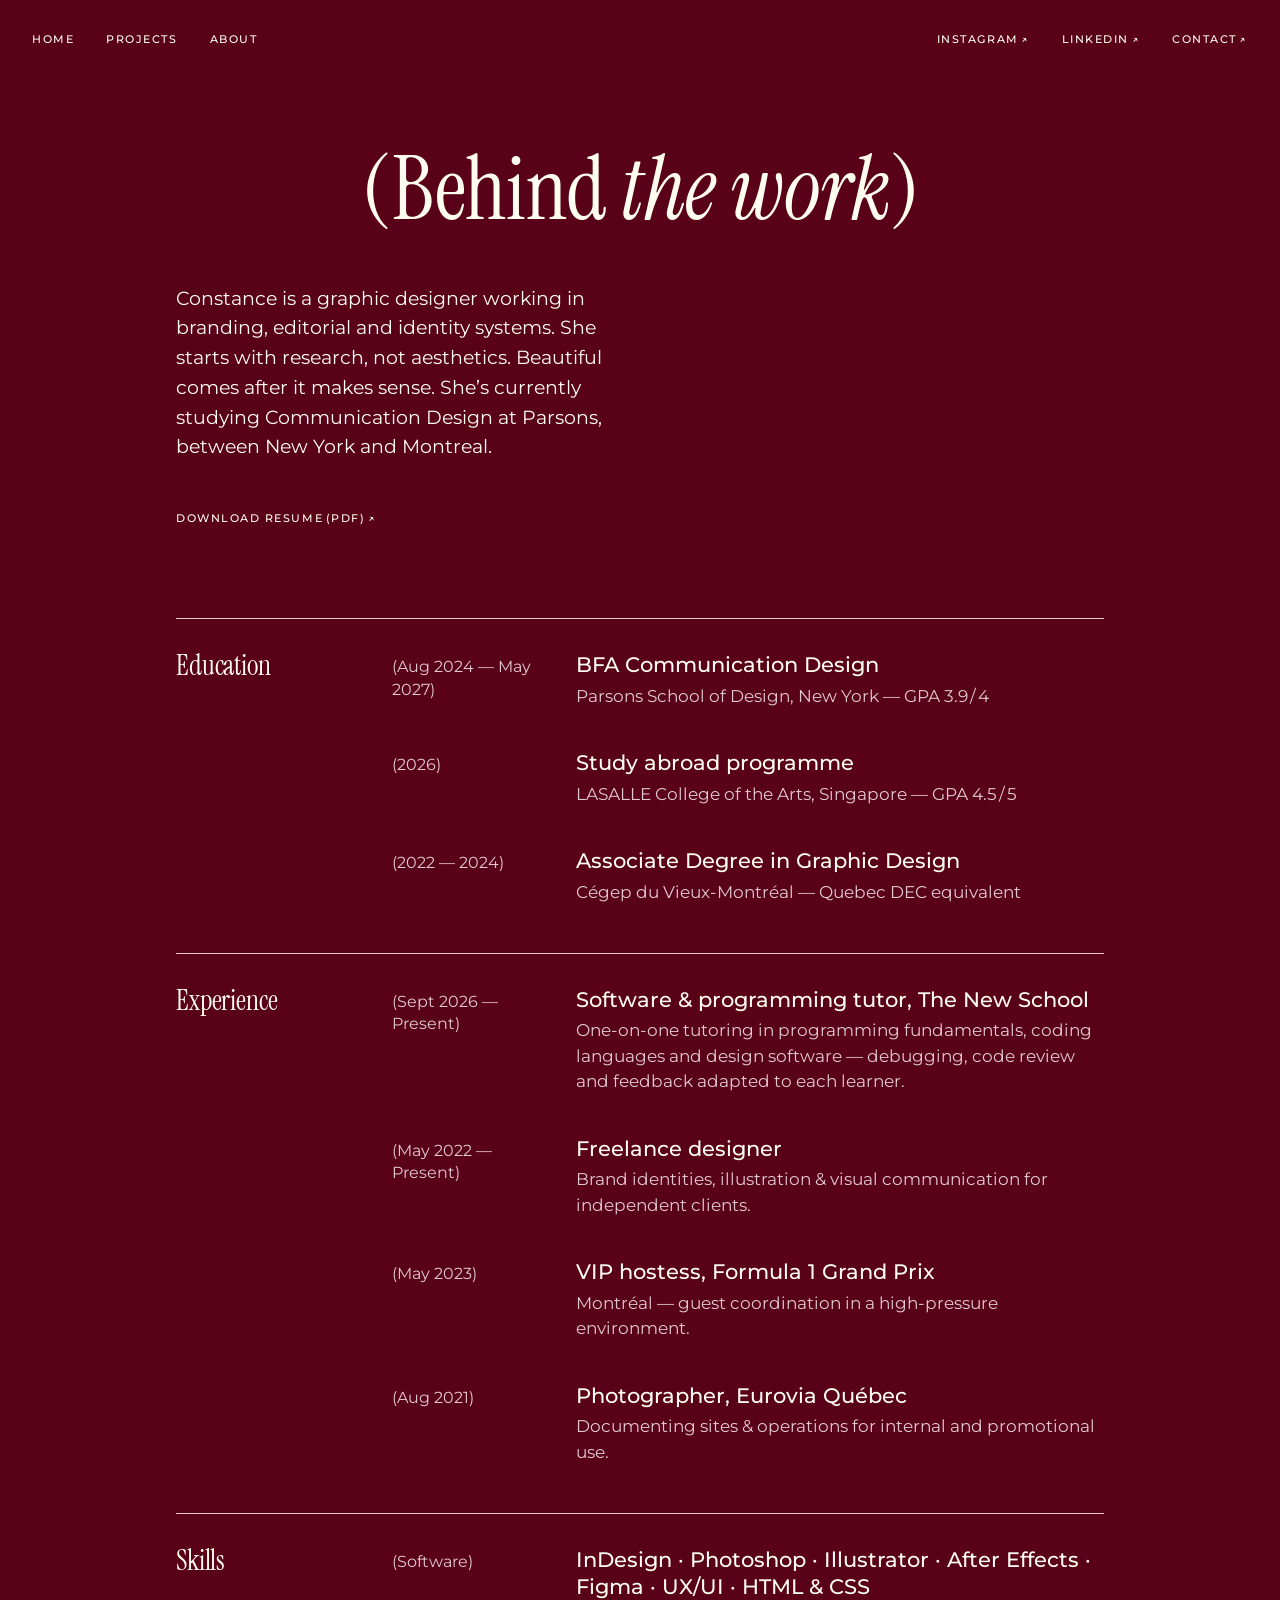
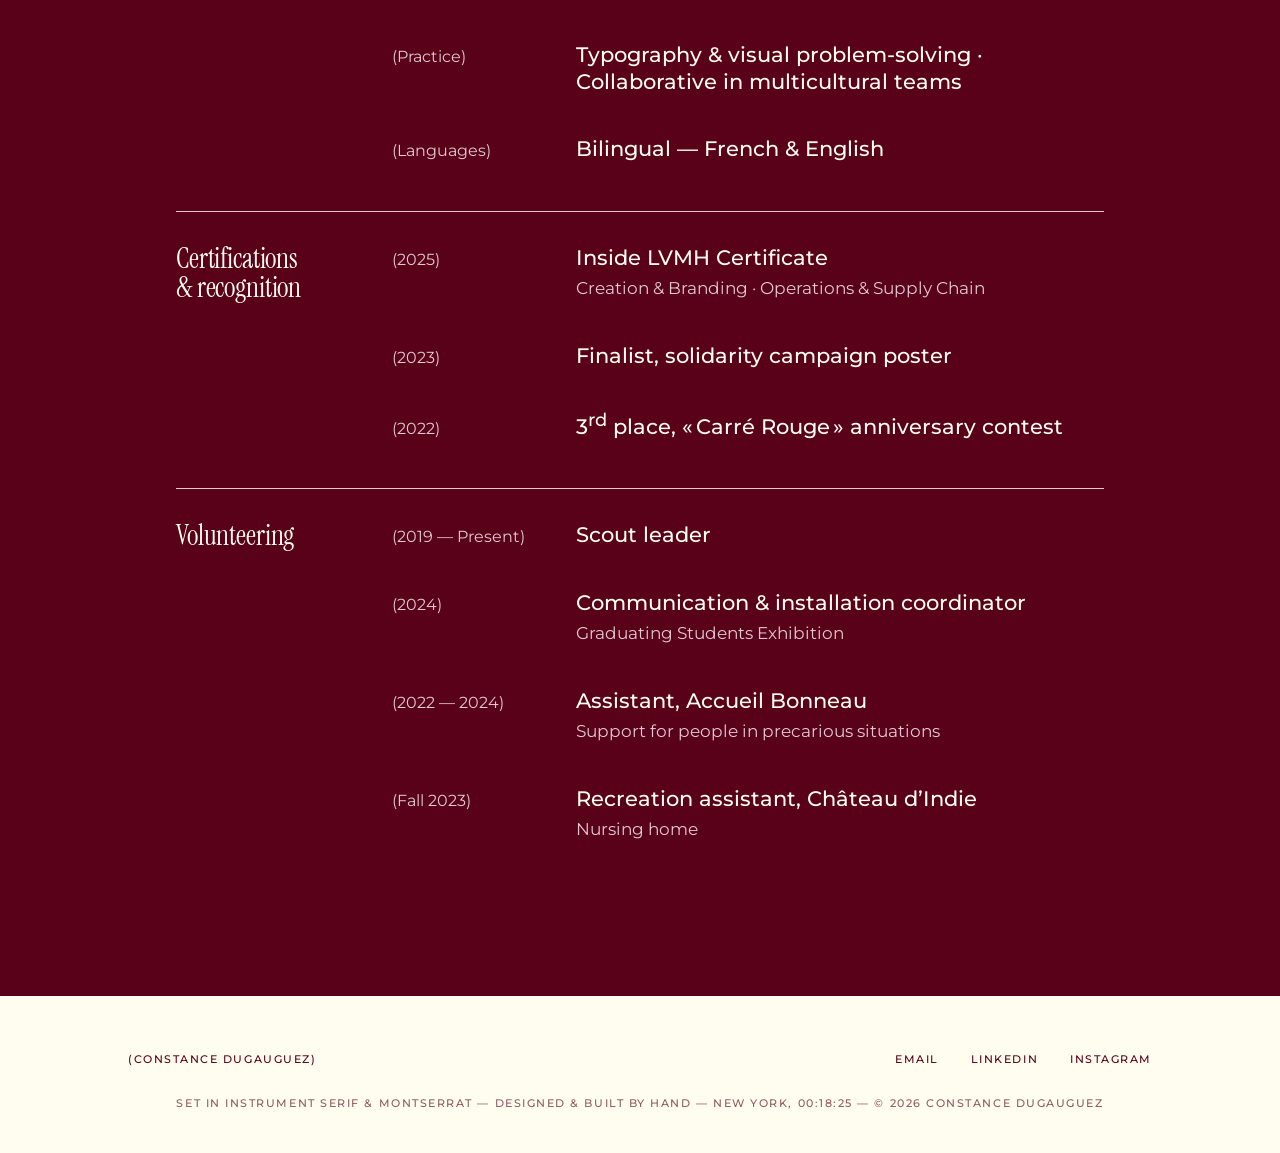
==== about.html @ 90be769e "contact sheet grid, no cropping Thumbnails go to 318px, three across, on an eight-position cycle: th" ====
<!DOCTYPE html>
<html lang="en">
<head>
  <meta charset="UTF-8">
  <meta name="viewport" content="width=device-width, initial-scale=1.0">

  <title>About · Constance Dugauguez — graphic designer &amp; art director</title>
  <meta name="description" content="Constance Dugauguez — graphic designer working across branding, editorial and identity systems, between New York and Montreal. Education, experience and skills.">

  <meta property="og:type" content="profile">
  <meta property="og:title" content="About · Constance Dugauguez">
  <meta property="og:description" content="Graphic designer working across branding, editorial and identity systems, between New York and Montreal.">

  <link rel="icon" type="image/svg+xml" href="data:image/svg+xml,%3Csvg%20xmlns%3D%27http%3A%2F%2Fwww.w3.org%2F2000%2Fsvg%27%20viewBox%3D%270%200%2064%2064%27%3E%3Crect%20width%3D%2764%27%20height%3D%2764%27%20fill%3D%27%23580119%27%2F%3E%3Ccircle%20cx%3D%2732%27%20cy%3D%2732%27%20r%3D%2715%27%20fill%3D%27%23FFFDEF%27%2F%3E%3C%2Fsvg%3E">

  <link rel="preconnect" href="https://fonts.googleapis.com">
  <link rel="preconnect" href="https://fonts.gstatic.com" crossorigin>
  <link rel="preload" as="style" href="https://fonts.googleapis.com/css2?family=Instrument+Serif:ital@0;1&family=Montserrat:wght@400;500&display=swap">
  <link rel="stylesheet" href="https://fonts.googleapis.com/css2?family=Instrument+Serif:ital@0;1&family=Montserrat:wght@400;500&display=swap">

  <link rel="stylesheet" href="styles.css?v=70">
  <script>document.documentElement.classList.add('js');</script>
</head>
<body class="page-about">
  <a class="skip-link" href="#main">Skip to content</a>

  <header class="site-head" id="top">
    <nav class="site-nav" aria-label="Main">
      <ul class="site-nav__group">
        <li><a class="link small-caps" href="index.html">Home</a></li>
        <li><a class="link small-caps" href="index.html#travaux">Projects</a></li>
        <li><a class="link small-caps" href="about.html" aria-current="page">About</a></li>
      </ul>

      <ul class="site-nav__group site-nav__group--end">
        <li><a class="link small-caps" href="https://www.instagram.com/virguledesign.studio/" rel="noopener">Instagram&thinsp;↗</a></li>
        <li><a class="link small-caps" href="https://www.linkedin.com/in/constance-dugauguez" rel="noopener">LinkedIn&thinsp;↗</a></li>
        <li><a class="link small-caps" href="mailto:constanced.design@gmail.com">Contact&thinsp;↗</a></li>
      </ul>
    </nav>
  </header>

  <main id="main">

    <section class="about-hero">
      <h1 class="about-hero__title"><span class="paren">(</span>Behind <span class="italic">the work</span><span class="paren">)</span></h1>
    </section>

    <section class="about-intro">
      <!--
        TODO Constance : dépose ton portrait dans images/portrait.jpg et
        décommente la figure ci-dessous. C’est le même fichier que pour
        le point de la page d’accueil — une seule photo à fournir.

      <figure class="about-portrait">
        <img src="images/portrait.jpg" alt="Constance Dugauguez" width="800" height="1000">
      </figure>
      -->

      <div class="about-bio" data-reveal style="--i:0">
        <p>Constance is a graphic designer working in branding, editorial and identity systems. She starts with research, not aesthetics. Beautiful comes after it makes sense. She’s currently studying Communication Design at Parsons, between New York and Montreal.</p>
      </div>

      <a class="link small-caps about-bio__resume" href="assets/Dugauguez-Constance-resume.pdf" download>Download resume&thinsp;(PDF)&thinsp;↗</a>
    </section>

    <section class="cv" aria-label="Curriculum vitae">

      <div class="cv-group" data-reveal style="--i:1">
        <h2 class="cv-group__label">Education</h2>
        <ul>
          <li class="cv-item">
            <p class="cv-item__when"><span class="paren">(</span>Aug 2024 — May 2027<span class="paren">)</span></p>
            <div>
              <p class="cv-item__what">BFA Communication Design</p>
              <p class="cv-item__where">Parsons School of Design, New York — GPA 3.9&thinsp;/&thinsp;4</p>
            </div>
          </li>
          <li class="cv-item">
            <p class="cv-item__when"><span class="paren">(</span>2026<span class="paren">)</span></p>
            <div>
              <p class="cv-item__what">Study abroad programme</p>
              <p class="cv-item__where">LASALLE College of the Arts, Singapore — GPA 4.5&thinsp;/&thinsp;5</p>
            </div>
          </li>
          <li class="cv-item">
            <p class="cv-item__when"><span class="paren">(</span>2022 — 2024<span class="paren">)</span></p>
            <div>
              <p class="cv-item__what">Associate Degree in Graphic Design</p>
              <p class="cv-item__where">Cégep du Vieux-Montréal — Quebec DEC equivalent</p>
            </div>
          </li>
        </ul>
      </div>

      <div class="cv-group" data-reveal style="--i:2">
        <h2 class="cv-group__label">Experience</h2>
        <ul>
          <li class="cv-item">
            <p class="cv-item__when"><span class="paren">(</span>Sept 2026 — Present<span class="paren">)</span></p>
            <div>
              <p class="cv-item__what">Software &amp; programming tutor, The New School</p>
              <p class="cv-item__where">One-on-one tutoring in programming fundamentals, coding languages and design software — debugging, code review and feedback adapted to each learner.</p>
            </div>
          </li>
          <li class="cv-item">
            <p class="cv-item__when"><span class="paren">(</span>May 2022 — Present<span class="paren">)</span></p>
            <div>
              <p class="cv-item__what">Freelance designer</p>
              <p class="cv-item__where">Brand identities, illustration &amp; visual communication for independent clients.</p>
            </div>
          </li>
          <li class="cv-item">
            <p class="cv-item__when"><span class="paren">(</span>May 2023<span class="paren">)</span></p>
            <div>
              <p class="cv-item__what">VIP hostess, Formula 1 Grand Prix</p>
              <p class="cv-item__where">Montréal — guest coordination in a high-pressure environment.</p>
            </div>
          </li>
          <li class="cv-item">
            <p class="cv-item__when"><span class="paren">(</span>Aug 2021<span class="paren">)</span></p>
            <div>
              <p class="cv-item__what">Photographer, Eurovia Québec</p>
              <p class="cv-item__where">Documenting sites &amp; operations for internal and promotional use.</p>
            </div>
          </li>
        </ul>
      </div>

      <div class="cv-group" data-reveal style="--i:3">
        <h2 class="cv-group__label">Skills</h2>
        <ul>
          <li class="cv-item">
            <p class="cv-item__when"><span class="paren">(</span>Software<span class="paren">)</span></p>
            <div>
              <p class="cv-item__what">InDesign · Photoshop · Illustrator · After Effects · Figma · UX/UI · HTML &amp; CSS</p>
            </div>
          </li>
          <li class="cv-item">
            <p class="cv-item__when"><span class="paren">(</span>Practice<span class="paren">)</span></p>
            <div>
              <p class="cv-item__what">Typography &amp; visual problem-solving · Collaborative in multicultural teams</p>
            </div>
          </li>
          <li class="cv-item">
            <p class="cv-item__when"><span class="paren">(</span>Languages<span class="paren">)</span></p>
            <div>
              <p class="cv-item__what">Bilingual — French &amp; English</p>
            </div>
          </li>
        </ul>
      </div>

      <div class="cv-group" data-reveal style="--i:4">
        <h2 class="cv-group__label">Certifications &amp; recognition</h2>
        <ul>
          <li class="cv-item">
            <p class="cv-item__when"><span class="paren">(</span>2025<span class="paren">)</span></p>
            <div>
              <p class="cv-item__what">Inside LVMH Certificate</p>
              <p class="cv-item__where">Creation &amp; Branding · Operations &amp; Supply Chain</p>
            </div>
          </li>
          <li class="cv-item">
            <p class="cv-item__when"><span class="paren">(</span>2023<span class="paren">)</span></p>
            <div>
              <p class="cv-item__what">Finalist, solidarity campaign poster</p>
            </div>
          </li>
          <li class="cv-item">
            <p class="cv-item__when"><span class="paren">(</span>2022<span class="paren">)</span></p>
            <div>
              <p class="cv-item__what">3<sup>rd</sup> place, «&thinsp;Carré Rouge&thinsp;» anniversary contest</p>
            </div>
          </li>
        </ul>
      </div>

      <div class="cv-group" data-reveal style="--i:5">
        <h2 class="cv-group__label">Volunteering</h2>
        <ul>
          <li class="cv-item">
            <p class="cv-item__when"><span class="paren">(</span>2019 — Present<span class="paren">)</span></p>
            <div>
              <p class="cv-item__what">Scout leader</p>
            </div>
          </li>
          <li class="cv-item">
            <p class="cv-item__when"><span class="paren">(</span>2024<span class="paren">)</span></p>
            <div>
              <p class="cv-item__what">Communication &amp; installation coordinator</p>
              <p class="cv-item__where">Graduating Students Exhibition</p>
            </div>
          </li>
          <li class="cv-item">
            <p class="cv-item__when"><span class="paren">(</span>2022 — 2024<span class="paren">)</span></p>
            <div>
              <p class="cv-item__what">Assistant, Accueil Bonneau</p>
              <p class="cv-item__where">Support for people in precarious situations</p>
            </div>
          </li>
          <li class="cv-item">
            <p class="cv-item__when"><span class="paren">(</span>Fall 2023<span class="paren">)</span></p>
            <div>
              <p class="cv-item__what">Recreation assistant, Château d&rsquo;Indie</p>
              <p class="cv-item__where">Nursing home</p>
            </div>
          </li>
        </ul>
      </div>

    </section>

  </main>

  <footer class="site-footer">
    <div class="site-footer__row">
      <p class="small-caps"><a class="link site-footer__home" href="index.html#top"><span class="paren">(</span>Constance Dugauguez<span class="paren">)</span></a></p>
      <nav aria-label="Footer">
        <ul class="site-footer__links">
          <li><a class="link small-caps" href="mailto:constanced.design@gmail.com">Email</a></li>
          <li><a class="link small-caps" href="https://www.linkedin.com/in/constance-dugauguez" rel="noopener">LinkedIn</a></li>
          <li><a class="link small-caps" href="https://www.instagram.com/virguledesign.studio/" rel="noopener">Instagram</a></li>
        </ul>
      </nav>
    </div>

    <p class="small-caps site-footer__colophon">Set in Instrument Serif &amp; Montserrat — designed &amp; built by hand — New York, <span data-clock>--:--:--</span> — © 2026 Constance Dugauguez</p>
  </footer>

  <script src="main.js?v=16" defer></script>
</body>
</html>
---- styles.css ----
/* ═══════════════════════════════════════════════════════════════
   Constance Dugauguez — Portfolio
   Composé en Instrument Serif. Trois couleurs, rien d’autre.

   01 · Tokens
   02 · Reset & base
   03 · Typographie
   04 · Liens & focus
   05 · En-tête
   06 · Hero
   07 · Révélations (motion)
   08 · Impression
   ═══════════════════════════════════════════════════════════════ */

/* ── 01 · Tokens ────────────────────────────────────────────── */

:root {
  /* Ivoire chaud et bordeaux profond. Les deux mêmes rôles qu’avant
     (--ink sur --paper), donc tout le site bascule d’un coup.
     Contraste mesuré : 14,3:1 — très au-delà du AA exigé. */
  --ink:        #580119;   /* bordeaux profond, pour le texte */
  --paper:      #FFFDEF;   /* ivoire crème, le fond */
  --paper-soft: #F2E9DE;   /* l’ivoire teinté de 8 % de bordeaux */

  /* Sur le panneau bordeaux, le texte secondaire s’éteint par la
     couleur et non par l’opacité : une ivoire à 60 % d’opacité sur
     du bordeaux tombe sous le seuil de lisibilité. */
  --paper-dim:  #E2C9CF;   /* ivoire rosé, 8,9:1 sur --ink */
  --ink-dim:    #925964;   /* son symétrique : 5,4:1 sur --paper */

  /* Instrument Serif : une seule graisse, romaine et italique. La
     contrainte est l’intérêt — plus de gras ni de light à doser,
     le seul contraste qui reste est celui de l’italique, et il
     porte toute la voix. Montserrat tient les petits textes — la
     même que le CV, pour que les deux se lisent comme un seul jeu. */
  --font-serif: "Instrument Serif", Georgia, "Times New Roman", serif;
  --font-sans:  "Montserrat", -apple-system, "Helvetica Neue", Arial, sans-serif;

  /* Un seul token pour l’arrondi, et il vaut zéro. Un coin arrondi
     met un cadre autour de l’image — exactement ce qu’on vient
     d’enlever aux cartes. Repasse-le à 8px pour revenir en arrière.
     La seule forme ronde qui reste est le point du curseur, qui est
     un point : il garde son propre 999px, comme la pastille des
     filtres. */
  --radius: 0;

  --ease: cubic-bezier(0.16, 1, 0.3, 1);
  /* décélération douce : vitesse de départ raisonnable, arrivée
     posée — pour les mouvements longs, où --ease claque */
  --ease-soft: cubic-bezier(0.33, 1, 0.68, 1);
  --dur:  800ms;

  /* L’échelle était trouée : 5 et 7 manquaient, et toute déclaration
     qui les appelait était jetée en bloc par le navigateur — une
     gouttière écrite var(--space-5) valait zéro, sans rien signaler. */
  --space-1: 0.5rem;   /*   8px */
  --space-2: 1rem;     /*  16px */
  --space-3: 1.5rem;   /*  24px */
  --space-4: 2rem;     /*  32px */
  --space-5: 2.5rem;   /*  40px */
  --space-6: 3rem;     /*  48px */
  --space-7: 3.5rem;   /*  56px */
  --space-8: 4rem;     /*  64px */
  --section-pad: clamp(6rem, 12vw, 12rem);

  --measure: 34ch;
}

/* ── 02 · Reset & base ──────────────────────────────────────── */

*,
*::before,
*::after {
  box-sizing: border-box;
  margin: 0;
}

html {
  hanging-punctuation: first last;
  scroll-behavior: smooth;
}

/* le texte courant passe en sans, comme dans la référence : le
   serif est désormais réservé aux titres, où son contraste porte */
body {
  background: var(--paper);
  color: var(--ink);
  font-family: var(--font-sans);
  font-weight: 400;
  font-size: 1.0625rem;               /* 17px */
  line-height: 1.6;
  -webkit-font-smoothing: antialiased;
  overflow-x: clip;                   /* le nom déborde volontairement */
  min-height: 100svh;
}

img {
  display: block;
  max-width: 100%;
  height: auto;
  border-radius: var(--radius);
}

::selection {
  background: var(--ink);
  color: var(--paper);
}

/* ── 03 · Typographie ───────────────────────────────────────── */

/* Instrument Serif n’a qu’une graisse. Déclarer 300 n’allégerait
   rien — aucun navigateur ne synthétise un Light — alors on dit 400
   et le contraste se joue ailleurs : romain contre italique. */
h1, h2, h3 {
  font-family: var(--font-serif);
  font-weight: 400;
  letter-spacing: -0.005em;
  line-height: 1.04;
  text-wrap: balance;
}

/* l’italique comme seul accent disponible, et c’est volontaire */
.italic {
  font-family: var(--font-serif);
  font-style: italic;
  font-weight: 400;
}

/* le motif des parenthèses, en plus clair que le texte */
/* Pleine opacité : la parenthèse est un signe à part entière, pas
   une ponctuation qu’on s’excuse d’avoir mise. */
.paren {
  opacity: 1;
}

/* Grotesque neutre pour les petits textes : contrepoids au Fraunces,
   qui reste réservé aux titres et au corps de texte. */
.small-caps {
  font-family: var(--font-sans);
  font-size: 0.6875rem;               /* 11px */
  font-weight: 500;
  letter-spacing: 0.14em;
  text-transform: uppercase;
  font-feature-settings: "lnum";
}

/* ── 04 · Liens & focus ─────────────────────────────────────── */

a {
  color: inherit;
}

.link {
  text-decoration: none;
  background-image: linear-gradient(currentColor, currentColor);
  background-repeat: no-repeat;
  background-position: left calc(100% - 0.05em);
  background-size: 0% 1px;
  transition: background-size 600ms var(--ease);
  padding-bottom: 0.25em;
}

.link:hover {
  background-size: 100% 1px;
}

:focus-visible {
  outline: 2px solid var(--ink);
  outline-offset: 4px;
}

.skip-link {
  position: absolute;
  top: var(--space-2);
  left: var(--space-2);
  z-index: 10;
  padding: var(--space-1) var(--space-2);
  background: var(--ink);
  color: var(--paper);
  text-decoration: none;
  font-size: 0.8125rem;
  transform: translateY(-300%);
  transition: transform 300ms var(--ease);
}

.skip-link:focus {
  transform: translateY(0);
}

/* ── 05 · En-tête ───────────────────────────────────────────── */

.site-head {
  position: absolute;
  inset: 0 0 auto 0;
  z-index: 3;
  display: flex;
  justify-content: space-between;
  align-items: baseline;
  padding: var(--space-3) var(--space-4);
}

.site-head__links {
  display: flex;
  gap: var(--space-4);
  list-style: none;
  padding: 0;
}

/* — Navigation centrée, logo au milieu —
   trois colonnes égales : les deux groupes de liens poussent le
   logo pile au centre optique, quelle que soit leur longueur */
/* Deux groupes de liens tenant les deux bords, sur toutes les pages.
   Plus de nom au milieu : il est déjà dans le titre de l’onglet, le
   pied de page et le colophon. */
.site-nav {
  width: 100%;
  display: grid;
  grid-template-columns: auto auto;
  justify-content: space-between;
  align-items: center;
  gap: var(--space-4);
}

.site-nav__group {
  display: flex;
  gap: var(--space-4);
  list-style: none;
  margin: 0;
  padding: 0;
}

.site-nav__group--end {
  justify-content: flex-end;
}

/* la flèche reste collée à son mot : sinon elle tombe seule à la ligne */
.site-nav__group .link {
  white-space: nowrap;
}

@media (max-width: 44rem) {
  /* Deux colonnes figées forçaient les trois liens de droite à
     s’empiler l’un sous l’autre. En flex, le second groupe passe
     entier à la ligne suivante : deux rangées au lieu de quatre. */
  .site-nav {
    display: flex;
    flex-wrap: wrap;
    column-gap: var(--space-3);
    row-gap: var(--space-2);
  }

  .site-nav__group {
    flex-wrap: wrap;
    gap: var(--space-1) var(--space-3);
  }

  /* plus de bord droit à tenir : tout s’aligne sur la marge gauche */
  .site-nav__group--end {
    justify-content: flex-start;
  }
}

/* ── 06 · Hero ──────────────────────────────────────────────── */

.hero {
  position: relative;
  /* L’écran entier, désormais : la bande de travaux qui dépassait
     sous le pli servait à dire qu’il y avait une suite. Le rappel
     cliquable le dit mieux, le hero peut donc respirer en entier. */
  min-height: 100svh;
  display: flex;
  flex-direction: column;
  align-items: center;
  justify-content: center;
  text-align: center;
  padding: clamp(5rem, 11vh, 8rem) var(--space-4) clamp(2.5rem, 5vh, 3.5rem);
}

/* — Hero conversationnel —
   un corps bien plus modeste que l’ancien nom géant : ici c’est la
   phrase qui porte, pas la taille. */
/* 24ch et non 20 : Instrument Serif est plus étroite que Cormorant,
   et à 20ch le plus long des mots cyclés faisait passer le bloc de
   trois à quatre lignes — toute la phrase sautait à chaque mot. */
.hero__hello {
  max-width: 24ch;
  font-size: clamp(2.25rem, 6.5vw, 5.5rem);
  line-height: 1.12;
  text-wrap: balance;
}

/* Le curseur est un bloc en ligne : il ouvre donc une césure possible
   juste avant lui, et se retrouvait rejeté seul en début de ligne.
   On soude le mot et son curseur. */
[data-typewriter] {
  white-space: nowrap;
}

/* Curseur : une barre droite, posée sur la ligne de base et montant
   à hauteur de capitale. */
.typewriter-caret {
  display: inline-block;
  width: 0.05em;
  height: 0.72em;
  margin-left: 0.07em;
  vertical-align: -0.04em;
  background: currentColor;
  /* un fondu et non un `steps(1)` : le battement carré hachait la
     ligne, celui-ci respire au même rythme que la frappe */
  animation: caret-blink 1.4s var(--ease-soft) infinite;
}

@keyframes caret-blink {
  0%, 100% { opacity: 1; }
  50%      { opacity: 0; }
}

/* Le rappel est devenu l’action principale du hero : il descend vers
   le bas de l’écran — là où le regard va chercher la suite — et
   grossit assez pour se lire comme une invitation, pas comme une
   note de bas de page. */
.hero__sub {
  margin-top: clamp(var(--space-6), 13vh, 8.5rem);
  font-size: clamp(1.25rem, 2.4vw, 2rem);
  font-family: var(--font-serif);
  font-style: italic;
  font-weight: 400;
}

/* Cliquable sans rien autour : ni cadre, ni aplat, ni soulignement.
   Le point qui suit la souris grossit déjà sur tout lien ; il ne
   reste à faire qu’un signe, et ce sont les parenthèses qui le font
   — elles s’écartent, comme pour laisser passer. */
.hero__sub {
  display: inline-block;
  text-decoration: none;
}

.hero__sub .paren {
  display: inline-block;
  transition: transform 600ms var(--ease);
}

.hero__sub:hover .paren:first-child,
.hero__sub:focus-visible .paren:first-child {
  transform: translateX(-0.22em);
}

.hero__sub:hover .paren:last-child,
.hero__sub:focus-visible .paren:last-child {
  transform: translateX(0.22em);
}

/* Cette règle doit suivre le `padding` raccourci de `.hero` ci-dessus,
   sinon il la recouvre : à spécificité égale, c’est la dernière qui
   l’emporte. La nav tient sur deux rangées ici, le hero commence donc
   plus bas pour ne pas venir buter dans les liens. */
@media (max-width: 44rem) {
  .hero {
    padding-top: clamp(10rem, 21vh, 13rem);
  }
}

@media (prefers-reduced-motion: reduce) {
  .typewriter-caret { animation: none; }
}

.hero__eyebrow {
  /* pousse le bloc (nom + paragraphes) vers le bas de l’écran —
     valeur fixe plutôt qu’auto, car le nom occupe déjà presque
     tout l’espace vertical disponible sur la plupart des écrans */
  margin-top: clamp(2rem, 7vh, 5rem);
  margin-bottom: var(--space-3);
}

.hero__name-wrap {
  position: relative;
  width: 100%;
  display: grid;
  grid-template-columns: minmax(0, 1fr);
  justify-items: center;
}

.hero__name-wrap > h1 {
  width: 100%;
  min-width: 0;
}

.hero__name {
  /* Cormorant est nettement plus large que Fraunces à corps égal
     (5,94 em pour « DUGAUGUEZ » contre ~5,5) : le facteur vw est
     recalculé pour que le nom tienne, décalage compris.
     Toujours borné par la hauteur pour que la flèche reste visible. */
  font-size: clamp(3rem, min(13vw, 24vh), 14rem);
  text-transform: uppercase;
  white-space: nowrap;                /* autorisé à saigner hors cadre */
  line-height: 0.86;
  display: grid;
  justify-items: center;              /* les lignes débordent symétriquement */
}

.hero__name .line {
  width: max-content;
}

/* Décalage éditorial, à la Regina Musi. Symétrique et franc : une
   ligne poussée à gauche, l’autre à droite d’une même valeur, pour
   que le décalage se lise comme un parti pris et non comme un
   défaut d’alignement. La marge décale de la moitié de sa valeur,
   d’où un écart total entre les deux lignes de --stagger. */
.hero__name {
  /* environ une lettre et demie d’écart entre les deux lignes */
  --stagger: 1em;
  /* le bloc entier recule d’un cheveu vers la gauche : le décalage
     et le bord droit étant liés, c’est le seul moyen de garder
     l’écart voulu sans que le « Z » ne touche la marginalia */
  transform: translateX(-1rem);
}

.hero__name .line:not(.line--shift) {
  margin-right: var(--stagger);
}

.hero__name .line--shift {
  margin-left: var(--stagger);
}

.hero__intro {
  width: 100%;
  display: grid;
  grid-template-columns: repeat(12, 1fr);
  gap: var(--space-3);
  /* davantage d’air sous le nom, pour que les deux blocs respirent */
  margin-top: clamp(4rem, 12vh, 7rem);
  font-size: 0.9375rem;               /* 15px */
}

.hero__intro p {
  max-width: 26ch;
  text-align: left;
  text-wrap: pretty;
}

.hero__intro p:first-child {
  grid-column: 1 / 5;
}

.hero__intro p:last-child {
  grid-column: 9 / 13;
  justify-self: end;
}





.marginalia {
  position: fixed;                    /* épinglée au bord, ne défile pas */
  top: 50%;
  right: var(--space-2);
  z-index: 4;
  writing-mode: vertical-rl;
  transform: translateY(-50%);
  font-size: 0.5625rem;
  pointer-events: none;
}

@media (max-width: 44rem) {
  .hero__intro p:first-child { grid-column: 1 / 8; }
  .hero__intro p:last-child  { grid-column: 5 / 13; }

  /* sur petit écran : pas de décalage, débord symétrique et discret —
     donc pas de compensation à droite non plus */
  .hero__name .line:not(.line--shift) { margin-right: 0; }
  .hero__name .line--shift { margin-left: 0; }
  .hero__name { transform: none; }

  .site-head { padding: var(--space-2) var(--space-2); }
}

/* ── 06b · Travaux sélectionnés (grille) ────────────────────── */

/* Le carrousel cachait les projets : il fallait cliquer une flèche
   pour savoir qu’il en restait. Une grille les montre tous d’un
   coup, et accepte d’en recevoir d’autres sans rien changer. */

/* Marge latérale resserrée et plafond relevé : la grille tient
   presque toute la largeur, comme dans la référence. Ce sont ces
   deux valeurs, et elles seules, qui décident de la taille des
   cartes — le reste de la section suit. */
/* Haut volontairement court : c’est ce qui fait que l’intitulé de la
   section affleure sous le pli du hero. Le bas garde sa respiration. */
.works {
  /* on ne tombe plus sur les cartes à la seconde où le hero finit :
     le défilement arrive sur un blanc, puis sur le titre */
  padding: clamp(var(--space-5), 9vh, 7rem)
           clamp(var(--space-2), 1.8vw, var(--space-5))
           var(--section-pad);
}

/* Aligné à gauche, sur la même largeur que la grille : le titre
   part du bord de la première image au lieu de flotter au centre
   au-dessus d’une composition qui, elle, est calée à gauche. */
.works__head {
  max-width: 84rem;
  margin: 0 auto clamp(var(--space-4), 3vw, var(--space-6));
  text-align: left;
}

/* Barre de filtres : une ligne de catégories sous le titre. Ce sont
   de vrais boutons — sans JS ils ne font rien, et la grille reste
   entière, ce qui est le bon état par défaut. */
.works__filters {
  display: flex;
  flex-wrap: wrap;
  gap: var(--space-1) clamp(var(--space-3), 2.5vw, var(--space-5));
  max-width: 84rem;
  margin: 0 auto clamp(var(--space-6), 5vw, var(--space-8));
}

.works__filter {
  display: inline-flex;
  align-items: center;
  gap: 0.6em;
  padding: 0;
  border: 0;
  background: none;
  color: var(--ink-dim);
  cursor: pointer;
  transition: color 400ms var(--ease);
}

.works__filter:hover,
.works__filter:focus-visible,
.works__filter[aria-pressed="true"] {
  color: var(--ink);
}

/* La pastille est toujours là, seulement transparente : la faire
   apparaître ne doit pas pousser le mot d’un demi-cadratin. */
.works__filter-dot {
  width: 0.4em;
  height: 0.4em;
  border-radius: 999px;
  background: currentColor;
  opacity: 0;
  transition: opacity 400ms var(--ease);
}

.works__filter[aria-pressed="true"] .works__filter-dot {
  opacity: 1;
}

.works__eyebrow {
  margin-bottom: var(--space-2);
}

.works__title {
  font-size: clamp(2.25rem, 4.5vw, 3.75rem);
}

/* Plus de carte : ni cadre, ni fond, ni pastille. Une carte posait
   une boîte autour de chaque projet et les forçait toutes à la même
   taille — cinq rectangles identiques, et un trou à la place du
   sixième. Ici les images sont posées à même la trame de douze
   colonnes, décalées les unes des autres ; sous chacune, une seule
   ligne : le nom à gauche, la catégorie à droite entre crochets.
   C'est le blanc qui sépare, plus le filet. */
.works__grid {
  display: grid;
  grid-template-columns: repeat(12, 1fr);
  column-gap: var(--space-3);
  /* gouttière verticale plus généreuse que l'horizontale : sans
     cadre, c'est elle seule qui dit où finit une rangée */
  row-gap: clamp(var(--space-7), 7vw, 6rem);
  /* même largeur de page que les pages projet : la grille d'accueil
     et celle d'un cas se superposent exactement */
  max-width: 84rem;
  margin: 0 auto;
  list-style: none;
  padding: 0;
}

.work {
  display: block;
}

/* Quatre positions qui se répètent, deux projets par rangée, jamais
   de la même largeur ni à la même hauteur. Le cinquième projet
   reprend la position 1, le sixième la position 2 : la composition
   se prolonge d'elle-même, sans rien à régler à la main. */
/* Huit positions, de trois colonnes chacune — un quart de la page,
   comme dans la référence. Les rangées sont alignées en haut : ce
   qui fait la composition, ce ne sont pas des décalages verticaux,
   ce sont les colonnes qu’on laisse vides et les hauteurs d’image
   qui diffèrent. Trois de front ; puis deux à gauche et une au bord
   droit ; puis deux au centre. Le cycle reprend à la neuvième. */
.work:nth-child(8n + 1) { grid-column: 1 / 4;   }
.work:nth-child(8n + 2) { grid-column: 4 / 7;   }
.work:nth-child(8n + 3) { grid-column: 7 / 10;  }
.work:nth-child(8n + 4) { grid-column: 1 / 4;   }
.work:nth-child(8n + 5) { grid-column: 4 / 7;   }
.work:nth-child(8n + 6) { grid-column: 10 / 13; }
.work:nth-child(8n + 7) { grid-column: 4 / 7;   }
.work:nth-child(8n + 8) { grid-column: 7 / 10;  }

/* :nth-child compte aussi les projets masqués par un filtre : dès
   qu’une catégorie est choisie, la composition se troue. Le script
   renumérote donc les projets restés visibles, et ces quatre règles
   reprennent la main sur celles du dessus — mêmes places, mais
   comptées sur ce qu’on voit. Sans JS, data-pos n’existe pas et
   :nth-child suffit. */
.work[data-pos="0"] { grid-column: 1 / 4;   }
.work[data-pos="1"] { grid-column: 4 / 7;   }
.work[data-pos="2"] { grid-column: 7 / 10;  }
.work[data-pos="3"] { grid-column: 1 / 4;   }
.work[data-pos="4"] { grid-column: 4 / 7;   }
.work[data-pos="5"] { grid-column: 10 / 13; }
.work[data-pos="6"] { grid-column: 4 / 7;   }
.work[data-pos="7"] { grid-column: 7 / 10;  }

/* .work porte display:block, qui l’emporterait sur l’attribut
   hidden — sans cette ligne, filtrer ne masquerait rien. */
.work[hidden] {
  display: none;
}

/* Le décalage de format fait le reste du travail : les deux grandes
   positions en paysage, les deux petites en carré. Deux formats
   suffisent — trois donneraient du désordre, pas du rythme. */
.work__link {
  display: block;
  text-decoration: none;
}

.work__figure {
  margin: 0;
  overflow: hidden;
  border-radius: var(--radius);
}

/* Aucun recadrage. Les vignettes de Constance sont des portraits
   4:5 ; les forcer en 4/3 leur coupait un tiers de la hauteur, et
   une image dont on ne voit qu’un morceau ne dit rien du projet.
   Toutes font la même largeur, chacune garde sa hauteur : c’est
   cette différence de hauteur qui fait la planche, pas une série
   de formats décidés à l’avance. */
.work__figure img {
  display: block;
  width: 100%;
  height: auto;
  transition: transform 900ms var(--ease);
}

.work__link:hover .work__figure img,
.work__link:focus-visible .work__figure img {
  transform: scale(1.02);
}

/* Une seule ligne sous l’image, et rien pour la tenir : le filet
   redessinait le bas d’un cadre sous chaque vignette, soit ce dont
   on venait de les débarrasser. C’est l’image au-dessus qui tient
   la légende, et le survol se joue sur le nom. */
.work__caption {
  display: flex;
  align-items: baseline;
  justify-content: space-between;
  gap: var(--space-1);
  margin-top: 0.6rem;
}

/* Le nom descend de 28 px à 15 px : dans une planche contact, c’est
   l’image qui porte le projet, la légende ne fait que la nommer —
   et la vignette ne fait plus que 318 px de large. */
.work__name {
  font-size: 0.9375rem;
  line-height: 1.25;
  text-wrap: pretty;
}

.work__link:hover .work__name,
.work__link:focus-visible .work__name {
  text-decoration: underline;
  text-underline-offset: 0.2em;
  text-decoration-thickness: 1px;
}

/* Crochets plutôt que pastille : une étiquette se lit, elle ne se
   clique pas. La pastille pleine reste au seul .btn de la page. */
.work__tag {
  flex: none;
  font-size: 0.625rem;
  color: var(--ink-dim);
  transition: color 600ms var(--ease);
}

.work__link:hover .work__tag,
.work__link:focus-visible .work__tag {
  color: var(--ink);
}

/* Sous 52 rem, deux colonnes décalées ne tiennent plus : un projet
   par rangée, pleine largeur, et plus aucun décalage vertical. */
@media (max-width: 52rem) {
  /* Deux de front plutôt qu’une seule pleine largeur : une planche
     contact reste une planche contact sur un téléphone. Les douze
     colonnes et les positions tombent ; les formats, eux, restent,
     et c’est ce qui empêche les deux colonnes de faire un tableau. */
  .works__grid {
    grid-template-columns: repeat(2, 1fr);
    column-gap: var(--space-2);
    row-gap: var(--space-6);
  }

  .work:nth-child(n),
  .work[data-pos] {
    grid-column: auto;
    margin-top: 0;
  }

  /* 160 px ne tiennent pas un nom et son étiquette côte à côte */
  .work__caption {
    flex-direction: column;
    gap: 0.15rem;
  }
}

.works__more {
  display: flex;
  justify-content: center;
  margin-top: clamp(var(--space-7), 7vw, 6rem);
}

/* La pastille a disparu avec les cartes, et l’arrondi des images
   avec elle : un bouton rond serait désormais la seule courbe de la
   page. Il prend donc le même angle que tout le reste, et son
   --radius, pour suivre le jour où le token rebougera. */
.btn {
  display: inline-block;
  padding: 0.9em 1.8em;
  border: 1px solid var(--ink);
  border-radius: var(--radius);
  background: var(--ink);
  color: var(--paper);
  font-family: var(--font-sans);
  font-size: 0.8125rem;
  font-weight: 500;
  letter-spacing: 0.14em;
  text-transform: uppercase;
  text-decoration: none;
  transition: background-color 600ms var(--ease), color 600ms var(--ease);
}

.btn:hover,
.btn:focus-visible {
  background: transparent;
  color: var(--ink);
}


/* ── 06c · Page About (curriculum) ──────────────────────────── */

/* La page entière s’inverse : bordeaux en fond, ivoire en texte.
   Le CV avait sa place dans une colonne de l’accueil, où il fallait
   tout rapetisser pour tenir — c’est précisément ce qui le rendait
   illisible. Une page à lui seul lui rend sa taille de lecture. */
.page-about {
  background: var(--ink);
  color: var(--paper);
}

.page-about ::selection {
  background: var(--paper);
  color: var(--ink);
}

.page-about :focus-visible {
  outline-color: var(--paper);
}

/* Sur la page About, tout est déjà bordeaux : c’est le pied de page
   qui s’inverse, en ivoire. Le contraste fait seul la séparation,
   sans filet — et l’inversion s’annule donc deux fois ici. */
.page-about .site-footer {
  background: var(--paper);
  color: var(--ink);
}

.page-about .site-footer ::selection {
  background: var(--ink);
  color: var(--paper);
}

.page-about .site-footer :focus-visible {
  outline-color: var(--ink);
}

.page-about .site-footer__colophon {
  color: var(--ink-dim);
}

/* — Titre — */

.about-hero {
  padding: clamp(7rem, 16vh, 11rem) var(--space-4) var(--space-6);
  text-align: center;
}

.about-hero__title {
  font-size: clamp(2.5rem, 7vw, 5.5rem);
}

/* — Portrait et biographie — */

.about-intro {
  display: grid;
  grid-template-columns: minmax(0, 1fr);
  align-items: start;
  gap: clamp(var(--space-4), 5vw, var(--space-6));
  max-width: 62rem;
  margin: 0 auto;
  /* la pleine --section-pad creusait un trou sous le bouton du
     résumé : le curriculum paraissait détaché de la biographie */
  padding: 0 var(--space-4) clamp(var(--space-7), 7vw, 5.5rem);
}

.about-portrait {
  margin: 0;
  overflow: hidden;
  border-radius: var(--radius);
  background: var(--paper-dim);
}

.about-portrait img {
  display: block;
  width: 100%;
  height: auto;
  aspect-ratio: 4 / 5;
  object-fit: cover;
}

/* Les deux paragraphes côte à côte : une seule colonne centrée dans
   une page large laissait des marges béantes. Chaque colonne porte
   sa propre justification, donc plus besoin de --measure. */
.about-bio {
  display: grid;
  grid-template-columns: repeat(2, minmax(0, 1fr));
  align-items: start;
  gap: clamp(var(--space-4), 4vw, var(--space-6));
  font-size: clamp(1.0625rem, 1.5vw, 1.3125rem);
  line-height: 1.55;
  text-wrap: pretty;
}

/* l’espacement vient de la gouttière, dans les deux dispositions */
.about-bio p {
  margin: 0;
}

/* -2 / -1, c’est-à-dire la dernière colonne quelle qu’elle soit :
   le lien s’aligne sur le texte, qu’il y ait un portrait ou non. */
.about-bio__resume {
  grid-column: -2 / -1;
  justify-self: start;
}

/* Dès qu’un portrait est fourni, il prend la colonne de gauche et
   le texte repasse sur une seule colonne à sa droite. */
.about-intro:has(.about-portrait) {
  grid-template-columns: minmax(0, 17rem) minmax(0, 1fr);
}

.about-intro:has(.about-portrait) .about-bio {
  grid-template-columns: minmax(0, 1fr);
  gap: var(--space-3);
}

/* — Le curriculum — */

.cv {
  max-width: 62rem;
  margin: 0 auto;
  padding: 0 var(--space-4) var(--section-pad);
}

/* Trois colonnes : rubrique, date, entrée. La date garde sa colonne
   à elle parce qu’un CV se parcourt par les dates — les fondre dans
   le texte ferait perdre ce repère. */
.cv-group {
  display: grid;
  grid-template-columns: minmax(0, 11rem) minmax(0, 1fr);
  gap: var(--space-5);
  border-top: 1px solid var(--paper-dim);
  padding-top: var(--space-4);
}

.cv-group + .cv-group {
  margin-top: var(--space-6);
}

/* L’intitulé de rubrique était un label de 14 px, au même corps que
   les dates : rien ne disait que c’était un titre. Il passe au
   sérif, au corps d’un vrai titre de section. */
/* L’intitulé suit sa rubrique pendant le défilement. Sans cela, sur
   une rubrique longue comme Experience, il disparaissait en haut et
   on ne savait plus ce qu’on lisait — c’est là que la colonne de
   gauche paraissait vide et la page illisible. */
.cv-group__label {
  position: sticky;
  top: var(--space-4);
  align-self: start;
  font-family: var(--font-serif);
  font-size: clamp(1.5rem, 2.2vw, 2rem);
  font-weight: 400;
  line-height: 1.05;
  letter-spacing: -0.005em;
  margin: 0;
}

.cv-group ul {
  list-style: none;
  margin: 0;
  padding: 0;
}

.cv-item {
  display: grid;
  grid-template-columns: minmax(0, 9.5rem) minmax(0, 1fr);
  gap: var(--space-1) var(--space-4);
  align-items: baseline;
}

.cv-item + .cv-item {
  margin-top: var(--space-5);
}

/* La date passe devant l’intitulé dans le flux pour que la lecture
   à la voix annonce « 2024 — 2027, BFA… » et non l’inverse ; à
   l’écran elle reste à gauche, alignée sur sa colonne. */
/* Trois corps nettement distincts — 21 / 17 / 16 px — là où il n’y
   avait que 18 / 16 / 14 : l’œil ne hiérarchisait plus rien. */
.cv-item__when {
  font-size: 1rem;
  line-height: 1.4;
  color: var(--paper-dim);
  margin: 0;
}

.cv-item__what {
  font-size: 1.3125rem;
  font-weight: 500;
  line-height: 1.3;
  margin: 0;
}

.cv-item__where {
  font-size: 1.0625rem;
  line-height: 1.5;
  color: var(--paper-dim);
  margin-top: 0.3em;
  max-width: 48ch;
}

@media (max-width: 52rem) {
  /* Deux colonnes de texte sous 832 px donneraient des lignes de
     trente signes : on empile, et la mesure redevient lisible. */
  .about-bio,
  .about-intro:has(.about-portrait) {
    grid-template-columns: minmax(0, 1fr);
    gap: var(--space-3);
  }

  .about-bio {
    max-width: 44ch;
  }
}

@media (max-width: 44rem) {
  /* Plus de colonnes : l’intitulé coiffe ses entrées, la date
     coiffe la sienne. Rien ne rétrécit pour tenir. */
  .cv-group,
  .cv-item {
    grid-template-columns: minmax(0, 1fr);
    gap: var(--space-2);
  }

  .cv-group {
    gap: var(--space-3);
  }

  /* collant sur une seule colonne, l’intitulé recouvrirait ses
     propres entrées */
  .cv-group__label {
    position: static;
  }
}

/* ── 06d · Colophon (pied de page) ──────────────────────────── */

/* Aplat bordeaux : le pied de page ferme le document par un bloc de
   couleur plutôt que par un filet. Plus de bordure — c’est le
   changement de fond qui fait la séparation. */
.site-footer {
  background: var(--ink);
  color: var(--paper);
  padding: var(--space-6) var(--space-4) var(--space-5);
  display: flex;
  flex-direction: column;
  align-items: center;
  gap: var(--space-3);
}

/* tout ce qui se repérait sur --ink doit s’inverser ici */
.site-footer ::selection {
  background: var(--paper);
  color: var(--ink);
}

.site-footer :focus-visible {
  outline-color: var(--paper);
}


.site-footer__row {
  width: 100%;
  max-width: 64rem;
  display: flex;
  flex-wrap: wrap;
  justify-content: space-between;
  align-items: baseline;
  gap: var(--space-3);
}

.site-footer__links {
  display: flex;
  gap: var(--space-4);
  list-style: none;
  padding: 0;
}

/* Le nom est le retour à l’accueil. Les parenthèses le signalent
   comme cliquable avant même le survol — c’est le seul lien du
   site qui n’a pas de flèche ni d’intitulé pour le dire. */
.site-footer__home {
  text-decoration: none;
}

/* par la couleur et non par l’opacité : une ivoire translucide sur
   du bordeaux tombe sous le seuil de lisibilité */
.site-footer__colophon {
  color: var(--paper-dim);
  text-align: center;
}

/* ── 06e · Lien retour à l’index ─────────────────────────────── */

.back-link {
  display: inline-block;
  margin: var(--space-6) var(--space-4) 0;
}

/* ── 09 · Pages projet ───────────────────────────────────────── */
/* Même grille 12 colonnes, même rythme que la page d’accueil —
   déclinés en gabarit éditorial pour chaque étude de cas. */

.project-grid {
  display: grid;
  grid-template-columns: repeat(12, 1fr);
  column-gap: var(--space-3);
  row-gap: var(--space-6);
  /* évite que le texte et les images ne s’étirent démesurément
     sur les très grands écrans */
  max-width: 84rem;
  margin-inline: auto;
}

.span-1-12 { grid-column: 1 / -1; }
.span-1-9  { grid-column: 1 / 10; }
.span-1-8  { grid-column: 1 / 9; }
.span-1-7  { grid-column: 1 / 8; }
.span-1-6  { grid-column: 1 / 7; }
.span-1-5  { grid-column: 1 / 6; }
.span-1-4  { grid-column: 1 / 5; }
.span-5-8  { grid-column: 5 / 9; }
.span-2-8  { grid-column: 2 / 9; }
.span-6-12 { grid-column: 6 / 13; }
.span-7-12 { grid-column: 7 / 13; }
.span-8-9  { grid-column: 8 / 10; }
.span-8-12 { grid-column: 8 / 13; }
.span-9-12 { grid-column: 9 / 13; }
.span-10-12 { grid-column: 10 / 13; }
.span-2-6  { grid-column: 2 / 7; }
.span-7-11 { grid-column: 7 / 12; }
.span-3-11 { grid-column: 3 / 12; }
.span-2-11 { grid-column: 2 / 12; }

@media (max-width: 44rem) {
  /* une liste nommée se périmait à chaque span ajouté — et un span
     oublié ici restait sur douze colonnes au téléphone, sans rien
     dire. Le sélecteur les attrape tous, y compris ceux à venir. */
  .project-grid > [class*="span-"] {
    grid-column: 1 / -1;
  }
}

/* — Hero de projet — */

.project-hero {
  padding: clamp(6rem, 13vh, 8.5rem) var(--space-4) clamp(2rem, 4vw, 3.5rem);
}

/* Le titre et son chapô forment un seul bloc. Séparés, ils tombaient
   dans deux rangées de grille distinctes : la première prenait la
   hauteur du bloc d’infos voisin, et le chapô se retrouvait rejeté
   deux cents pixels sous le titre qu’il accompagne. */
.project-hero__lead {
  align-self: start;
}

.project-hero__eyebrow {
  margin-bottom: var(--space-3);
}

.project-hero__title {
  font-size: clamp(2.5rem, 5vw, 4.5rem);
  line-height: 0.98;
  text-wrap: balance;
}

.project-hero__meta {
  align-self: start;
  display: flex;
  flex-direction: column;
  gap: var(--space-3);
}

/* Ces quatre lignes portent les faits du projet — année, nature,
   rôle, outils. À 11 et 16 px elles se lisaient comme une mention
   légale. */
.meta-item__label {
  display: block;
  margin-bottom: 0.45em;
  font-size: 0.8125rem;
  opacity: 0.7;
}

.meta-item__value {
  font-family: var(--font-serif);
  font-size: clamp(1rem, 1.05vw, 1.125rem);
  line-height: 1.3;
}

/* même correction que pour le corps de texte : 34ch étranglait le
   chapô dans une colonne deux fois plus large */
.project-hero__intro {
  margin-top: var(--space-3);
  font-size: clamp(1rem, 1.1vw, 1.125rem);
  line-height: 1.55;
  max-width: 52ch;
  text-align: left;
  text-wrap: pretty;
}

/* — Couverture — */
/* une image d’ouverture, pas une bannière : cadrée avec ses propres
   marges, jamais bord à bord — c’est un portfolio, pas un mur d’images */

.project-cover {
  max-width: 56rem;
  margin: 0 auto;
  padding: 0 var(--space-4);
}

.project-cover img {
  width: 100%;
  aspect-ratio: 16 / 9;
  max-height: 26rem;
  object-fit: cover;
}

.project-cover figcaption {
  margin-top: var(--space-1);
}

/* — Sections du cas (brief / process / results…) — */
/* Pas de filet horizontal entre les sections : le blanc du papier
   suffit à les distinguer, comme les chapitres d’un livre. Marge
   plus resserrée que --section-pad : ce padding s’additionne en
   haut ET en bas de chaque section, donc entre deux sections
   consécutives l’écart réel est déjà le double de cette valeur. */

/* Haut raccourci : la section 01 suivait le hero à sept rem de
   distance, en plus du bas du hero — le projet mettait un écran
   entier à commencer. */
.project-section {
  padding: clamp(2.5rem, 5vw, 4.5rem) var(--space-4);
}

.project-section:first-of-type {
  padding-top: clamp(1.5rem, 3vw, 2.5rem);
}

/* Un seul bloc de texte par projet, en haut de la page : ni numéro
   de section, ni « 01 · Le problème » — le cas se raconte d’un
   trait, puis les images prennent le relais sans qu’un titre
   vienne les annoncer. Trois chapitres de trois lignes chacun
   donnaient neuf blocs de ferraille éditoriale autour de très peu
   de texte. */
.project-section__text {
  display: flex;
  flex-direction: column;
}

/* 18 px pour un paragraphe isolé sur une page d’images, c’était la
   taille d’un chapô. À 16 px le texte redevient du texte — on le
   lit, on ne le subit pas. Et 68ch tient la colonne de huit unités
   sans couper les lignes trop court. */
.project-section__text p {
  font-size: 1rem;
  line-height: 1.7;
  max-width: 68ch;
}

.project-section__text p + p {
  margin-top: var(--space-4);
}

/* — Figures — */
/* toujours en retrait dans la grille (jamais bord à bord) : l’image
   illustre le texte, elle ne le remplace pas — l’un ne va pas sans
   l’autre. Plus grande seule, plus discrète à deux, pour que la
   grille respire sans jamais devenir un mur d’images. */

.media {
  align-self: start;
  overflow: hidden;
}

/* hauteur fixe plutôt qu’un simple plafond : deux photos source de
   proportions différentes, côte à côte, doivent quand même s’aligner
   pile sur la même ligne — un max-height seul laisse l’image la
   plus « carrée » plus courte que sa voisine */
.media img {
  width: 100%;
  height: 24rem;
  object-fit: cover;
}

/* seule dans sa section : elle peut prendre toute sa place */
.media--lg img {
  height: 32rem;
}

/* garde les proportions d’origine de la photo : aucun recadrage,
   l’image est montrée telle qu’elle a été cadrée à la prise de vue */
.media--natural img {
  height: auto;
}

/* plus étroite et plus haute : pour une image dont le cadrage
   serré coupe autrement une part importante du contenu — alignée
   à droite, sur le même bord que ses voisines plus larges */
.media--tall {
  align-self: flex-end;
  width: min(75%, 28rem);
}

.media--tall img {
  height: 30rem;
}

/* cadré carré plutôt qu’en bande — largeur plafonnée à la hauteur
   d’origine (24rem) pour que le carré ne soit qu’un réarrangement
   de la forme, jamais un agrandissement */
.media--square {
  width: 24rem;
  max-width: 100%;
}

.media--square img {
  height: auto;
  aspect-ratio: 1 / 1;
}

/* petite planche de quatre visuels, deux par deux, carrés — pour
   une section qui documente plusieurs images plutôt qu’une ou deux */
.media-grid {
  align-self: start;
  display: grid;
  grid-template-columns: repeat(2, 1fr);
  gap: var(--space-3);
}

.media-grid .media img {
  height: auto;
  aspect-ratio: 1 / 1;
}

/* paire d’images empilées, proches l’une de l’autre — dans son
   propre conteneur flex pour ne pas hériter de la hauteur de la
   colonne de texte voisine (sinon le second visuel se retrouve
   collé au bas du texte, loin du premier) */
.media-stack {
  align-self: start;
  display: flex;
  flex-direction: column;
  gap: var(--space-3);
}

/* dans une grille, align-self contrôle l’axe vertical ; dans ce
   conteneur flex (colonne), c’est l’axe horizontal — sans ce reset,
   chaque figure se réduirait à la largeur de son image plutôt que
   de remplir la pile */
.media-stack .media {
  align-self: stretch;
}

/* .media--tall doit garder son alignement à droite même empilée —
   sinon la règle ci-dessus (plus spécifique) l’emporterait */
.media-stack .media--tall {
  align-self: flex-end;
}

.media figcaption {
  margin-top: var(--space-1);
}

/* — Planches d’images — */
/* Une section sans texte : rien que des visuels posés sur la trame.
   Ailleurs, une hauteur fixe aligne l’image sur la colonne de texte
   voisine, au prix d’un recadrage. Ici il n’y a plus de voisine à
   rattraper, et ce qu’on montre, ce sont des planches, des écrans,
   des affiches : les rogner coupe le travail en deux. Donc rien
   n’est recadré — c’est la largeur de colonne qui donne l’échelle,
   et le décalage des hauteurs qui donne le rythme. Un carré reste
   possible, pour une photo, mais il remplit sa colonne. */
.project-plates .media img {
  height: auto;
}

.project-plates .media--square img {
  aspect-ratio: 1 / 1;
  object-fit: cover;
}

.project-plates .media--square {
  width: auto;
}

@media (max-width: 44rem) {
  .media img {
    height: 20rem;
  }

  .media--lg img {
    height: 22rem;
  }

  .media--tall {
    width: 100%;
  }

  .media--tall img {
    height: 24rem;
  }

  .media-grid {
    grid-template-columns: repeat(2, 1fr);
    gap: var(--space-2);
  }
}

/* — Navigation entre projets (fin de page) — */
/* Trois vignettes cliquables plutôt qu’un seul lien « projet
   suivant » : le lecteur voit où il va et choisit. */

.project-nav {
  padding: var(--section-pad) var(--space-4) clamp(4rem, 8vw, 7rem);
}

.project-nav__inner {
  max-width: 84rem;
  margin-inline: auto;
}

.project-nav__head {
  margin-bottom: var(--space-6);
  opacity: 0.7;
}

/* Index en texte seul : le nom du projet et son type, rien d’autre.
   Des vignettes ici répétaient les images de la page qu’on vient de
   lire, sans rien ajouter. */
.project-nav__list {
  list-style: none;
  margin: 0;
  padding: 0;
  border-top: 1px solid var(--paper-soft);
}

.project-nav__item {
  display: flex;
  flex-wrap: wrap;
  align-items: baseline;
  justify-content: space-between;
  gap: var(--space-2) var(--space-4);
  padding: clamp(var(--space-3), 2.5vw, var(--space-5)) 0;
  border-bottom: 1px solid var(--paper-soft);
  text-decoration: none;
  transition: padding-left 600ms var(--ease), border-color 600ms var(--ease);
}

.project-nav__item:hover,
.project-nav__item:focus-visible {
  /* la ligne se décale : le survol se voit sans rien colorer */
  padding-left: var(--space-3);
  border-color: var(--ink);
}

.project-nav__name {
  font-family: var(--font-serif);
  font-size: clamp(1.75rem, 3.5vw, 3rem);
  line-height: 1.05;
  letter-spacing: -0.005em;
}

.project-nav__label {
  color: var(--ink);
  opacity: 0.65;
  text-wrap: pretty;
}

@media (max-width: 44rem) {
  .project-nav__item {
    /* le type passe sous le nom plutôt que de le comprimer */
    flex-direction: column;
    align-items: flex-start;
  }
}

/* ── 06f · Curseur ──────────────────────────────────────────── */

/* La flèche système ne disparaît que lorsque le JS a posé son point
   et ajouté cette classe. Si le script ne tourne pas, le curseur
   d’origine reste : on ne laisse jamais la page sans pointeur. */
html.has-cursor,
html.has-cursor * {
  cursor: none;
}

.cursor {
  position: fixed;
  top: 0;
  left: 0;
  z-index: 9999;
  pointer-events: none;      /* le point ne doit rien intercepter */
  will-change: transform;
}

/* L’échelle vit sur l’enfant : le parent porte déjà la position, et
   une transformation ne peut pas servir deux maîtres. */
.cursor span {
  display: block;
  width: 0.6875rem;
  height: 0.6875rem;
  margin: -0.34375rem 0 0 -0.34375rem;
  border-radius: 999px;
  background: var(--ink);
  transition:
    transform 450ms var(--ease-soft),
    opacity 250ms linear,
    background-color 250ms linear;
}

/* sur un lien, le point s’ouvre et s’éclaircit : on voit à travers
   ce qu’on s’apprête à cliquer */
.cursor.is-link span {
  transform: scale(2.6);
  opacity: 0.4;
}

.cursor.is-down span {
  transform: scale(0.75);
}

.cursor.is-out span {
  opacity: 0;
}

/* Sur un aplat bordeaux, un point bordeaux n’existe pas. */
.cursor.is-inverted span,
.page-about .cursor span {
  background: var(--paper);
}

/* …et la page About inverse une fois de plus : son pied de page est
   ivoire, le point y redevient bordeaux. */
.page-about .cursor.is-inverted span {
  background: var(--ink);
}

/* ── 07 · Révélations (motion) ──────────────────────────────── */

.line {
  display: block;
  overflow: hidden;
}

.line-inner {
  display: block;
}

@media (prefers-reduced-motion: no-preference) {
  /* Le hero a son propre tempo, plus lent que les révélations au
     défilement — c’est la première chose qu’on voit du site, elle
     n’a pas à être expédiée.

     Et surtout sa propre courbe : --ease est quasi exponentielle,
     elle part à toute vitesse puis rampe. Sur 110 % de course en
     620 ms, ça se lisait comme un claquement suivi d’un traînage.
     --ease-soft démarre doucement et se pose. L’opacité accompagne
     la montée pour que le bord du masque ne tranche pas net. */
  html.js .line-inner {
    opacity: 0;
    transform: translateY(110%);
    transition:
      transform 1100ms var(--ease-soft),
      opacity 700ms var(--ease-soft);
    transition-delay: calc(var(--i, 0) * 110ms);
  }

  html.js.is-loaded .line-inner {
    opacity: 1;
    transform: translateY(0);
  }

  /* la ligne de rappel entre à la suite des deux lignes du titre,
     au même tempo qu’elles plutôt qu’à celui du défilement */
  html.js .hero__sub {
    opacity: 0;
    transform: translateY(0.75rem);
    transition:
      opacity 900ms var(--ease-soft) 620ms,
      transform 900ms var(--ease-soft) 620ms;
  }

  html.js.is-loaded .hero__sub {
    opacity: 1;
    transform: none;
  }

  html.js .hero__intro {
    opacity: 0;
    transition: opacity 700ms var(--ease-soft) 300ms;
  }

  html.js.is-loaded .hero__intro {
    opacity: 1;
  }

  html.js [data-reveal] {
    opacity: 0;
    transform: translateY(1.25rem);
    transition:
      opacity 520ms var(--ease),
      transform 520ms var(--ease);
    transition-delay: calc(var(--i, 0) * 45ms);
  }

  html.js [data-reveal].is-visible {
    opacity: 1;
    transform: none;
  }
}

@media (prefers-reduced-motion: reduce) {
  html {
    scroll-behavior: auto;
  }
}

/* ── 08 · Impression ────────────────────────────────────────── */

@media print {
  body {
    background: #fff;
    color: #000;
  }

  .marginalia,
  .skip-link,
  .site-footer__top {
    display: none;
  }
}
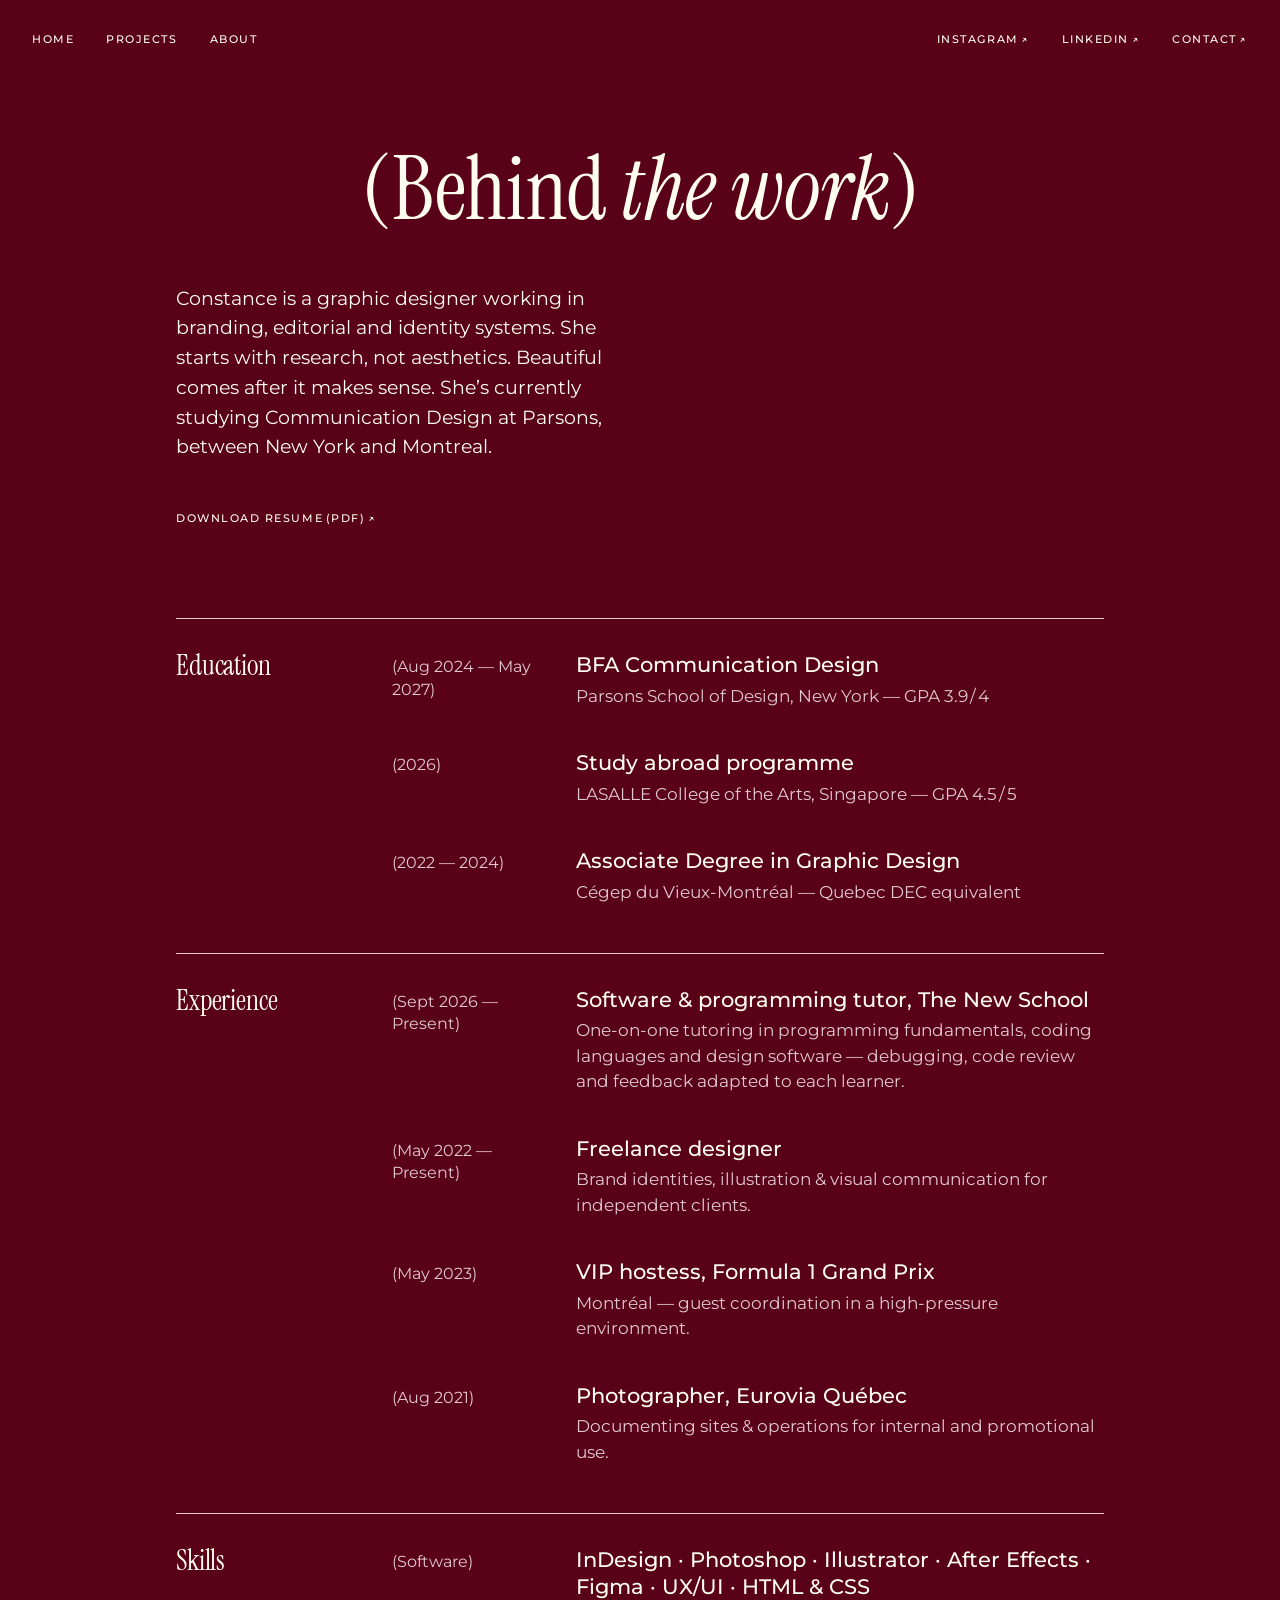
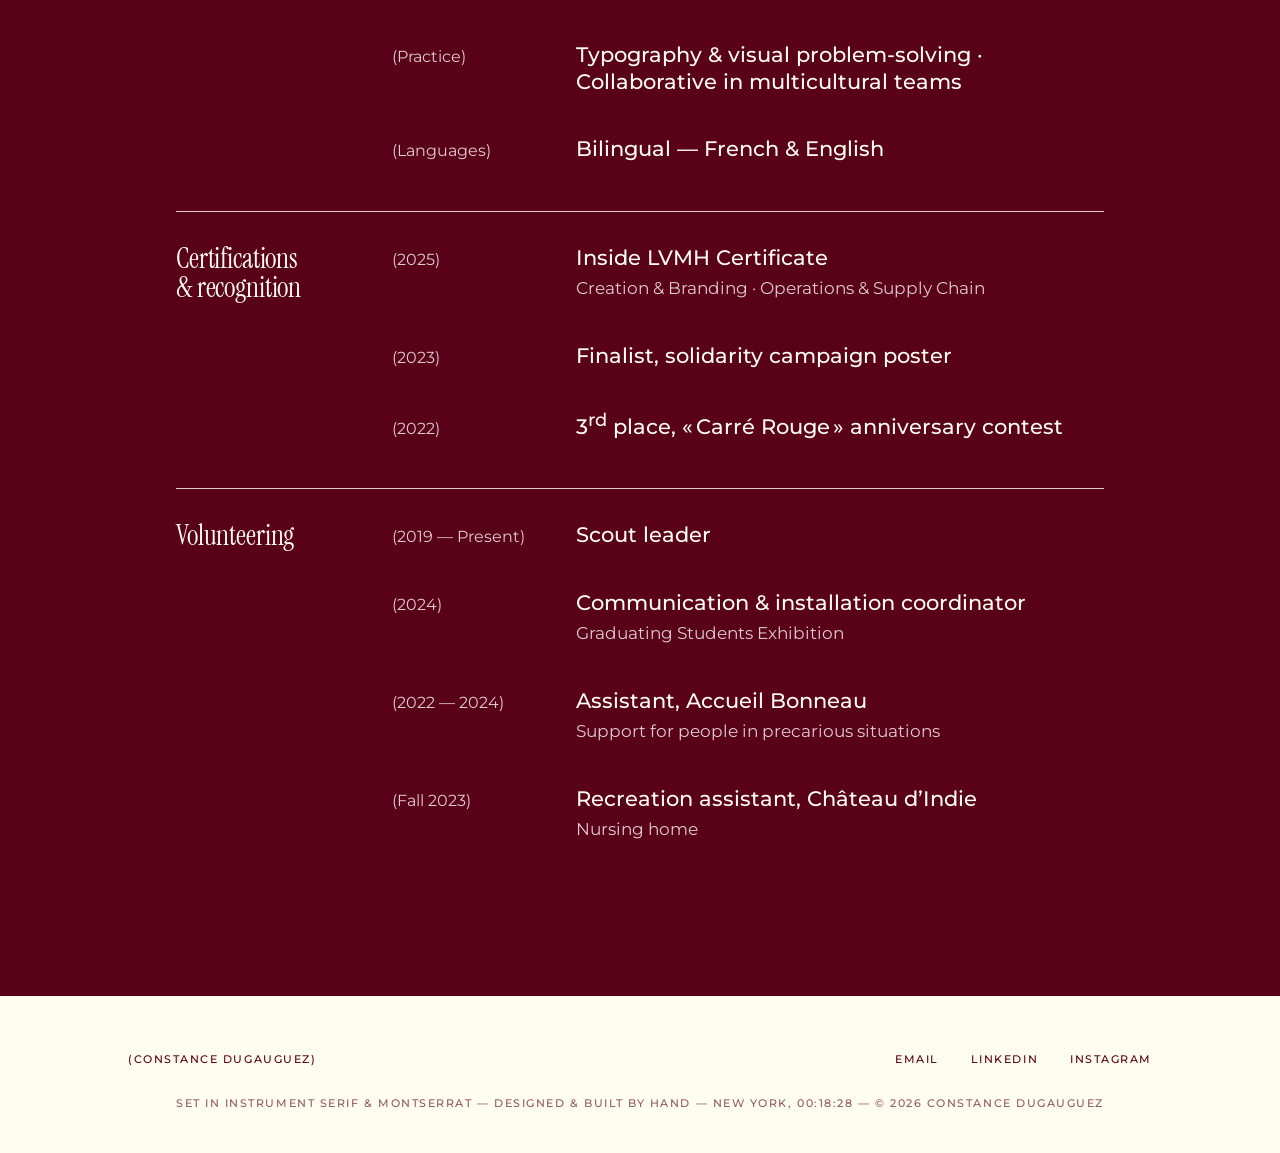
==== commit fca12193: "three even columns, square cells The grid was making an editorial claim nobody asked it to make: var" ====
--- a/about.html
+++ b/about.html
@@ -18,7 +18,7 @@
   <link rel="preload" as="style" href="https://fonts.googleapis.com/css2?family=Instrument+Serif:ital@0;1&family=Montserrat:wght@400;500&display=swap">
   <link rel="stylesheet" href="https://fonts.googleapis.com/css2?family=Instrument+Serif:ital@0;1&family=Montserrat:wght@400;500&display=swap">
 
-  <link rel="stylesheet" href="styles.css?v=70">
+  <link rel="stylesheet" href="styles.css?v=71">
   <script>document.documentElement.classList.add('js');</script>
 </head>
 <body class="page-about">
--- a/styles.css
+++ b/styles.css
@@ -64,6 +64,12 @@
   --section-pad: clamp(6rem, 12vw, 12rem);
 
   --measure: 34ch;
+
+  /* Largeur de la planche de travaux — titre, filtres et grille s’y
+     calent tous les trois, sinon leurs bords gauches ne tombent pas
+     au même endroit. Trois colonnes là-dedans donnent des vignettes
+     de 320 px : change cette valeur et toute la planche suit. */
+  --works-width: 66rem;
 }
 
 /* ── 02 · Reset & base ──────────────────────────────────────── */
@@ -502,7 +508,7 @@
    part du bord de la première image au lieu de flotter au centre
    au-dessus d’une composition qui, elle, est calée à gauche. */
 .works__head {
-  max-width: 84rem;
+  max-width: var(--works-width);
   margin: 0 auto clamp(var(--space-4), 3vw, var(--space-6));
   text-align: left;
 }
@@ -514,7 +520,7 @@
   display: flex;
   flex-wrap: wrap;
   gap: var(--space-1) clamp(var(--space-3), 2.5vw, var(--space-5));
-  max-width: 84rem;
+  max-width: var(--works-width);
   margin: 0 auto clamp(var(--space-6), 5vw, var(--space-8));
 }
 
@@ -559,23 +565,21 @@
   font-size: clamp(2.25rem, 4.5vw, 3.75rem);
 }
 
-/* Plus de carte : ni cadre, ni fond, ni pastille. Une carte posait
-   une boîte autour de chaque projet et les forçait toutes à la même
-   taille — cinq rectangles identiques, et un trou à la place du
-   sixième. Ici les images sont posées à même la trame de douze
-   colonnes, décalées les unes des autres ; sous chacune, une seule
-   ligne : le nom à gauche, la catégorie à droite entre crochets.
-   C'est le blanc qui sépare, plus le filet. */
+/* Plus de carte : ni cadre, ni fond, ni pastille — c'est le blanc
+   qui sépare. Et trois colonnes égales, pas une composition : un
+   portfolio n'a pas de projet plus important qu'un autre, et une
+   trame de douze colonnes avec des places variées donnait justement
+   ça — une grande vignette d'ouverture, une petite reléguée. Trois
+   colonnes se lisent d'un coup, et accueillent le dixième projet
+   exactement comme le troisième. */
 .works__grid {
   display: grid;
-  grid-template-columns: repeat(12, 1fr);
-  column-gap: var(--space-3);
+  grid-template-columns: repeat(3, 1fr);
+  column-gap: var(--space-6);
   /* gouttière verticale plus généreuse que l'horizontale : sans
      cadre, c'est elle seule qui dit où finit une rangée */
-  row-gap: clamp(var(--space-7), 7vw, 6rem);
-  /* même largeur de page que les pages projet : la grille d'accueil
-     et celle d'un cas se superposent exactement */
-  max-width: 84rem;
+  row-gap: clamp(var(--space-6), 5vw, 4.5rem);
+  max-width: var(--works-width);
   margin: 0 auto;
   list-style: none;
   padding: 0;
@@ -589,35 +593,10 @@
    de la même largeur ni à la même hauteur. Le cinquième projet
    reprend la position 1, le sixième la position 2 : la composition
    se prolonge d'elle-même, sans rien à régler à la main. */
-/* Huit positions, de trois colonnes chacune — un quart de la page,
-   comme dans la référence. Les rangées sont alignées en haut : ce
-   qui fait la composition, ce ne sont pas des décalages verticaux,
-   ce sont les colonnes qu’on laisse vides et les hauteurs d’image
-   qui diffèrent. Trois de front ; puis deux à gauche et une au bord
-   droit ; puis deux au centre. Le cycle reprend à la neuvième. */
-.work:nth-child(8n + 1) { grid-column: 1 / 4;   }
-.work:nth-child(8n + 2) { grid-column: 4 / 7;   }
-.work:nth-child(8n + 3) { grid-column: 7 / 10;  }
-.work:nth-child(8n + 4) { grid-column: 1 / 4;   }
-.work:nth-child(8n + 5) { grid-column: 4 / 7;   }
-.work:nth-child(8n + 6) { grid-column: 10 / 13; }
-.work:nth-child(8n + 7) { grid-column: 4 / 7;   }
-.work:nth-child(8n + 8) { grid-column: 7 / 10;  }
-
-/* :nth-child compte aussi les projets masqués par un filtre : dès
-   qu’une catégorie est choisie, la composition se troue. Le script
-   renumérote donc les projets restés visibles, et ces quatre règles
-   reprennent la main sur celles du dessus — mêmes places, mais
-   comptées sur ce qu’on voit. Sans JS, data-pos n’existe pas et
-   :nth-child suffit. */
-.work[data-pos="0"] { grid-column: 1 / 4;   }
-.work[data-pos="1"] { grid-column: 4 / 7;   }
-.work[data-pos="2"] { grid-column: 7 / 10;  }
-.work[data-pos="3"] { grid-column: 1 / 4;   }
-.work[data-pos="4"] { grid-column: 4 / 7;   }
-.work[data-pos="5"] { grid-column: 10 / 13; }
-.work[data-pos="6"] { grid-column: 4 / 7;   }
-.work[data-pos="7"] { grid-column: 7 / 10;  }
+/* Aucune place n’est assignée : chaque projet prend la cellule
+   suivante. C’est ce qui permet au filtre de masquer n’importe
+   lequel sans trouer la grille — les survivants se retassent tout
+   seuls, et le script n’a plus rien à renuméroter. */
 
 /* .work porte display:block, qui l’emporterait sur l’attribut
    hidden — sans cette ligne, filtrer ne masquerait rien. */
@@ -639,16 +618,19 @@
   border-radius: var(--radius);
 }
 
-/* Aucun recadrage. Les vignettes de Constance sont des portraits
-   4:5 ; les forcer en 4/3 leur coupait un tiers de la hauteur, et
-   une image dont on ne voit qu’un morceau ne dit rien du projet.
-   Toutes font la même largeur, chacune garde sa hauteur : c’est
-   cette différence de hauteur qui fait la planche, pas une série
-   de formats décidés à l’avance. */
+/* Toutes les cellules sont carrées. Laisser chaque image à ses
+   proportions paraissait plus honnête, mais trois portraits 4:5 à
+   côté de deux paysages 4:3 donnaient des vignettes deux fois plus
+   hautes que leurs voisines : la grille désignait des favoris sans
+   qu’on le lui demande. Le carré est la seule forme qui ne penche
+   ni vers le portrait ni vers le paysage — il coupe un cinquième
+   d’un 4:5 et un quart d’un 4:3, et personne n’est servi deux fois
+   mieux que son voisin. */
 .work__figure img {
   display: block;
   width: 100%;
-  height: auto;
+  aspect-ratio: 1 / 1;
+  object-fit: cover;
   transition: transform 900ms var(--ease);
 }
 
@@ -702,20 +684,12 @@
 /* Sous 52 rem, deux colonnes décalées ne tiennent plus : un projet
    par rangée, pleine largeur, et plus aucun décalage vertical. */
 @media (max-width: 52rem) {
-  /* Deux de front plutôt qu’une seule pleine largeur : une planche
-     contact reste une planche contact sur un téléphone. Les douze
-     colonnes et les positions tombent ; les formats, eux, restent,
-     et c’est ce qui empêche les deux colonnes de faire un tableau. */
+  /* Deux de front plutôt que trois : à 375 px, trois vignettes
+     feraient 100 px de côté. */
   .works__grid {
     grid-template-columns: repeat(2, 1fr);
     column-gap: var(--space-2);
-    row-gap: var(--space-6);
-  }
-
-  .work:nth-child(n),
-  .work[data-pos] {
-    grid-column: auto;
-    margin-top: 0;
+    row-gap: var(--space-5);
   }
 
   /* 160 px ne tiennent pas un nom et son étiquette côte à côte */
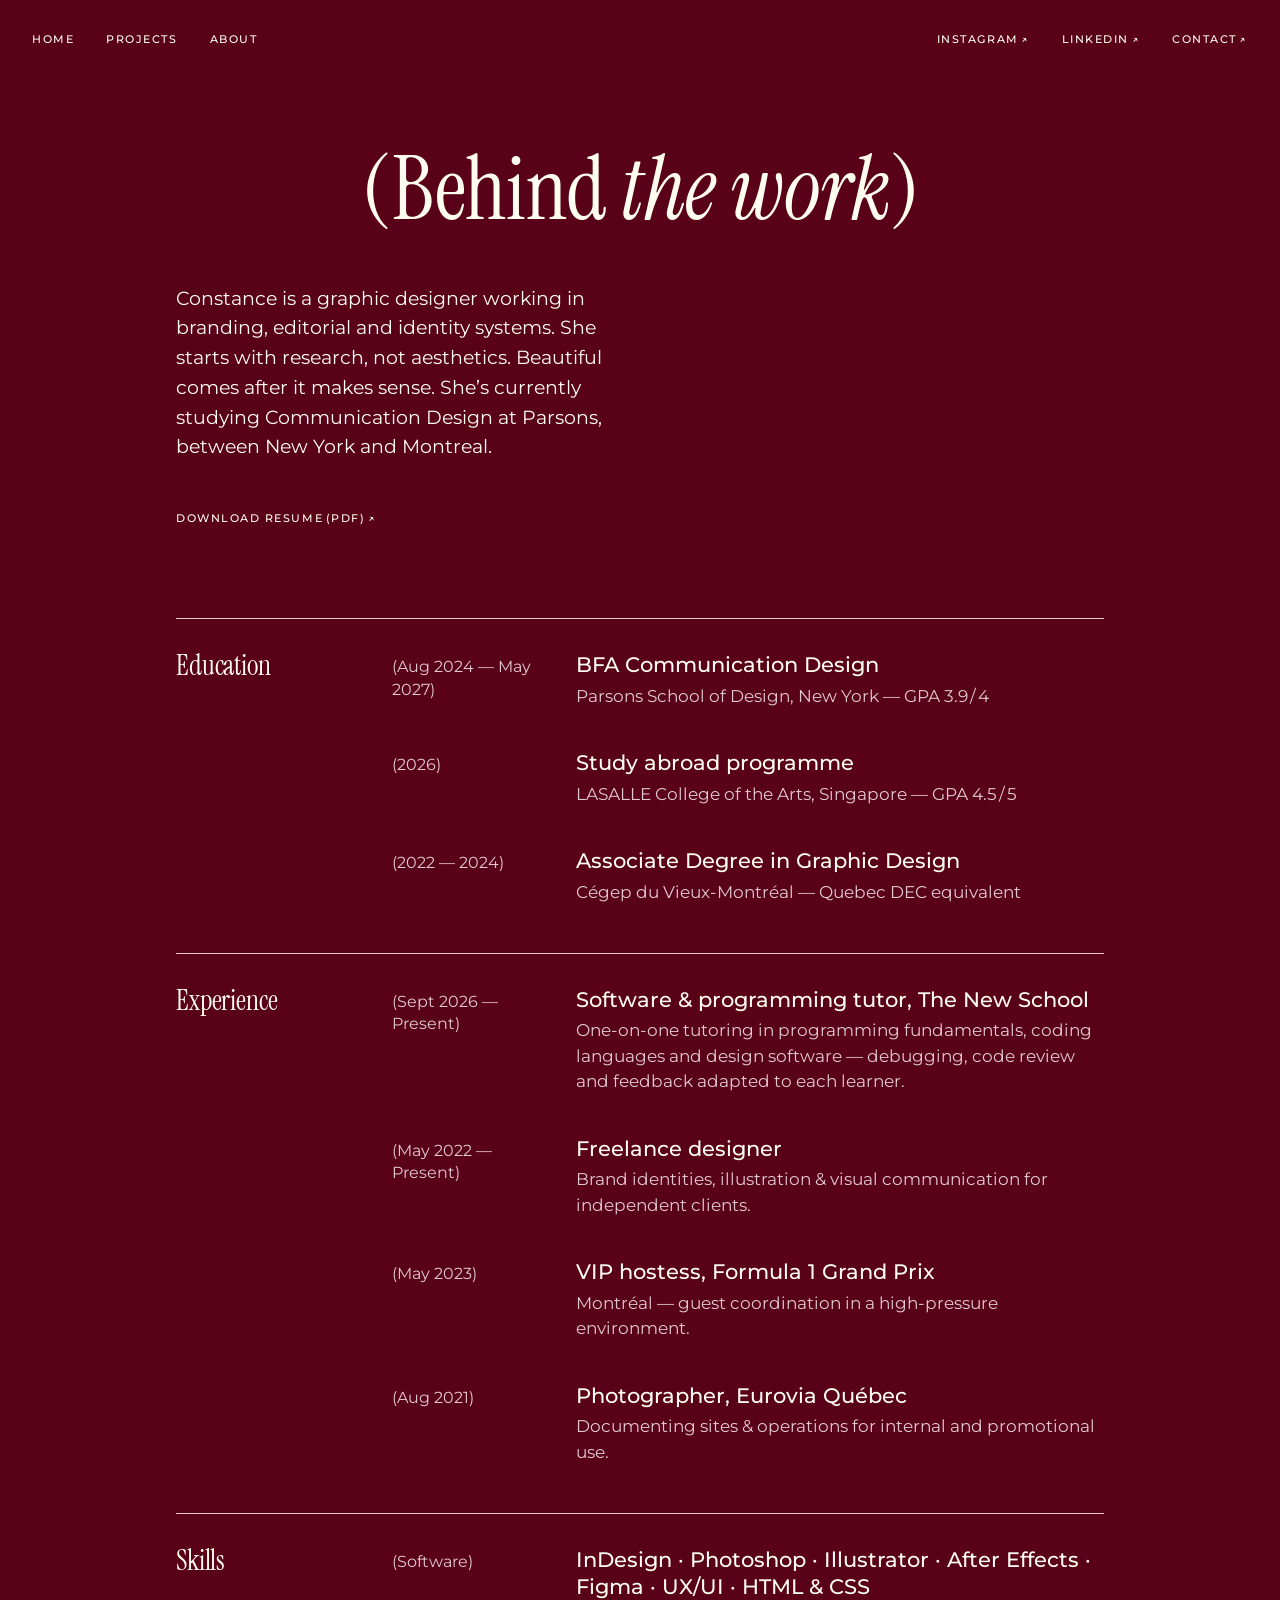
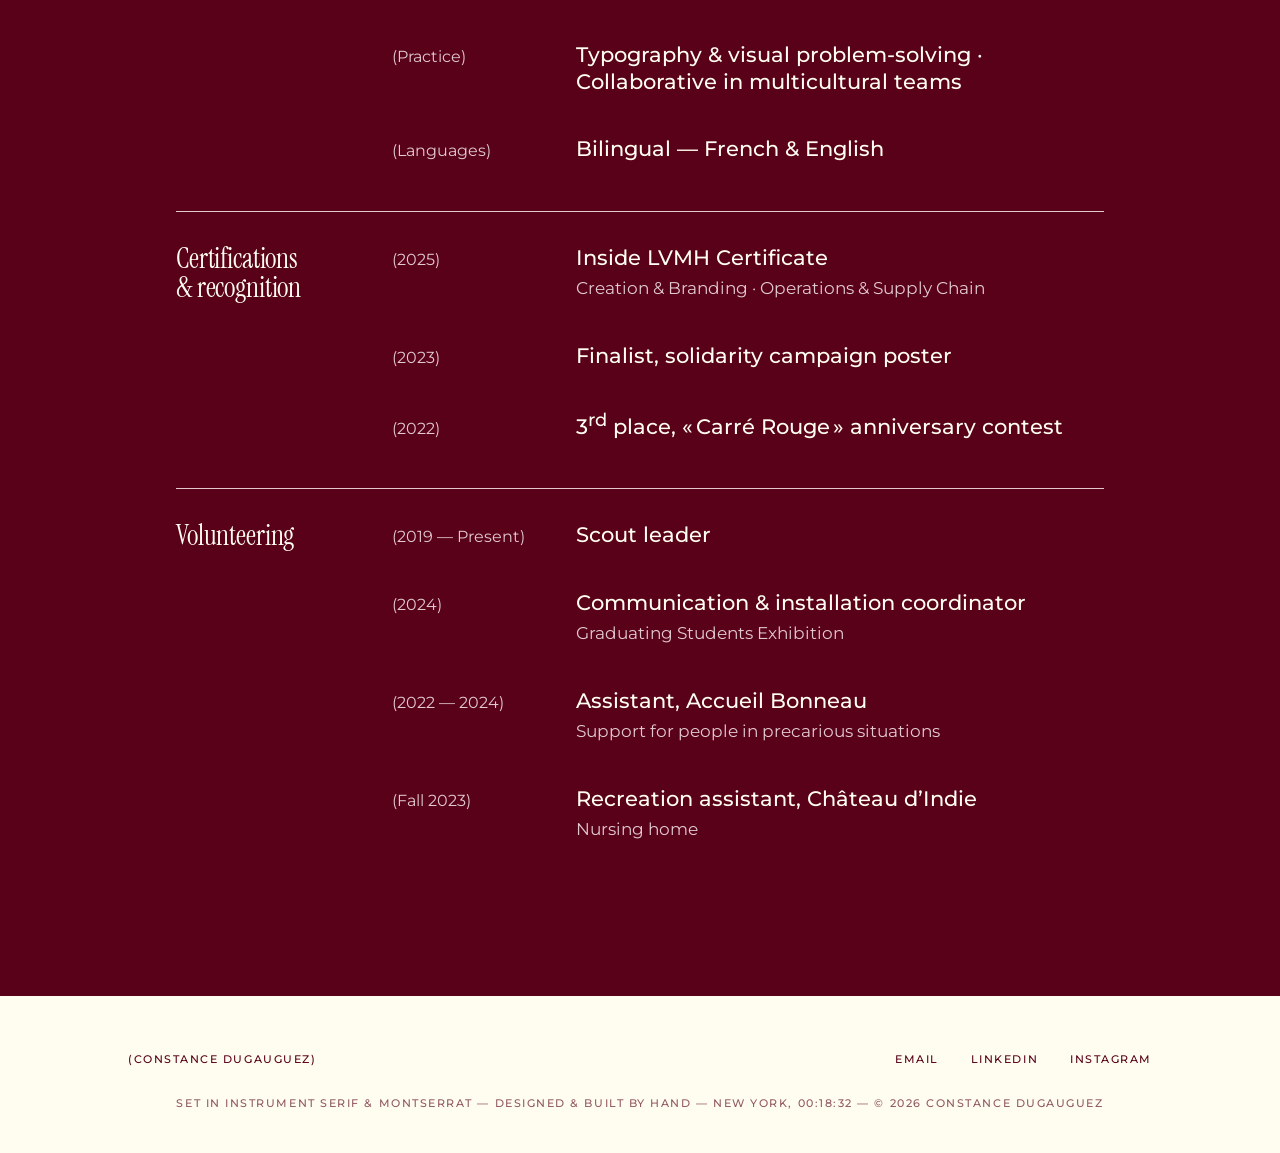
==== commit 786c0fb5: "button" ====
--- a/about.html
+++ b/about.html
@@ -18,7 +18,7 @@
   <link rel="preload" as="style" href="https://fonts.googleapis.com/css2?family=Instrument+Serif:ital@0;1&family=Montserrat:wght@400;500&display=swap">
   <link rel="stylesheet" href="https://fonts.googleapis.com/css2?family=Instrument+Serif:ital@0;1&family=Montserrat:wght@400;500&display=swap">
 
-  <link rel="stylesheet" href="styles.css?v=71">
+  <link rel="stylesheet" href="styles.css?v=72">
   <script>document.documentElement.classList.add('js');</script>
 </head>
 <body class="page-about">
--- a/styles.css
+++ b/styles.css
@@ -321,6 +321,39 @@
   50%      { opacity: 0; }
 }
 
+/* Cliquable sans rien autour : ni cadre, ni aplat, ni soulignement.
+   Le point qui suit la souris grossit déjà sur tout lien ; il ne
+   reste à faire qu’un signe, et ce sont les parenthèses qui le font
+   — elles s’écartent, comme pour laisser passer.
+
+   C’était la manière du hero ; c’est maintenant celle de tous les
+   liens qui invitent à continuer. Le seul autre de la page portait
+   un aplat bordeaux et une flèche : deux vocabulaires pour un même
+   geste, et le plus bruyant au bas de la planche, là où il fallait
+   le moins. Seule la taille change d’un endroit à l’autre. */
+.paren-link {
+  display: inline-block;
+  font-family: var(--font-serif);
+  font-style: italic;
+  font-weight: 400;
+  text-decoration: none;
+}
+
+.paren-link .paren {
+  display: inline-block;
+  transition: transform 600ms var(--ease);
+}
+
+.paren-link:hover .paren:first-child,
+.paren-link:focus-visible .paren:first-child {
+  transform: translateX(-0.22em);
+}
+
+.paren-link:hover .paren:last-child,
+.paren-link:focus-visible .paren:last-child {
+  transform: translateX(0.22em);
+}
+
 /* Le rappel est devenu l’action principale du hero : il descend vers
    le bas de l’écran — là où le regard va chercher la suite — et
    grossit assez pour se lire comme une invitation, pas comme une
@@ -328,33 +361,6 @@
 .hero__sub {
   margin-top: clamp(var(--space-6), 13vh, 8.5rem);
   font-size: clamp(1.25rem, 2.4vw, 2rem);
-  font-family: var(--font-serif);
-  font-style: italic;
-  font-weight: 400;
-}
-
-/* Cliquable sans rien autour : ni cadre, ni aplat, ni soulignement.
-   Le point qui suit la souris grossit déjà sur tout lien ; il ne
-   reste à faire qu’un signe, et ce sont les parenthèses qui le font
-   — elles s’écartent, comme pour laisser passer. */
-.hero__sub {
-  display: inline-block;
-  text-decoration: none;
-}
-
-.hero__sub .paren {
-  display: inline-block;
-  transition: transform 600ms var(--ease);
-}
-
-.hero__sub:hover .paren:first-child,
-.hero__sub:focus-visible .paren:first-child {
-  transform: translateX(-0.22em);
-}
-
-.hero__sub:hover .paren:last-child,
-.hero__sub:focus-visible .paren:last-child {
-  transform: translateX(0.22em);
 }
 
 /* Cette règle doit suivre le `padding` raccourci de `.hero` ci-dessus,
@@ -668,7 +674,7 @@
 }
 
 /* Crochets plutôt que pastille : une étiquette se lit, elle ne se
-   clique pas. La pastille pleine reste au seul .btn de la page. */
+   clique pas. */
 .work__tag {
   flex: none;
   font-size: 0.625rem;
@@ -705,30 +711,10 @@
   margin-top: clamp(var(--space-7), 7vw, 6rem);
 }
 
-/* La pastille a disparu avec les cartes, et l’arrondi des images
-   avec elle : un bouton rond serait désormais la seule courbe de la
-   page. Il prend donc le même angle que tout le reste, et son
-   --radius, pour suivre le jour où le token rebougera. */
-.btn {
-  display: inline-block;
-  padding: 0.9em 1.8em;
-  border: 1px solid var(--ink);
-  border-radius: var(--radius);
-  background: var(--ink);
-  color: var(--paper);
-  font-family: var(--font-sans);
-  font-size: 0.8125rem;
-  font-weight: 500;
-  letter-spacing: 0.14em;
-  text-transform: uppercase;
-  text-decoration: none;
-  transition: background-color 600ms var(--ease), color 600ms var(--ease);
-}
-
-.btn:hover,
-.btn:focus-visible {
-  background: transparent;
-  color: var(--ink);
+/* Un cran sous le lien du hero : celui-là ouvre la page, celui-ci
+   la referme. Même geste, voix plus basse. */
+.works__more .paren-link {
+  font-size: clamp(1.125rem, 1.9vw, 1.625rem);
 }
 
 
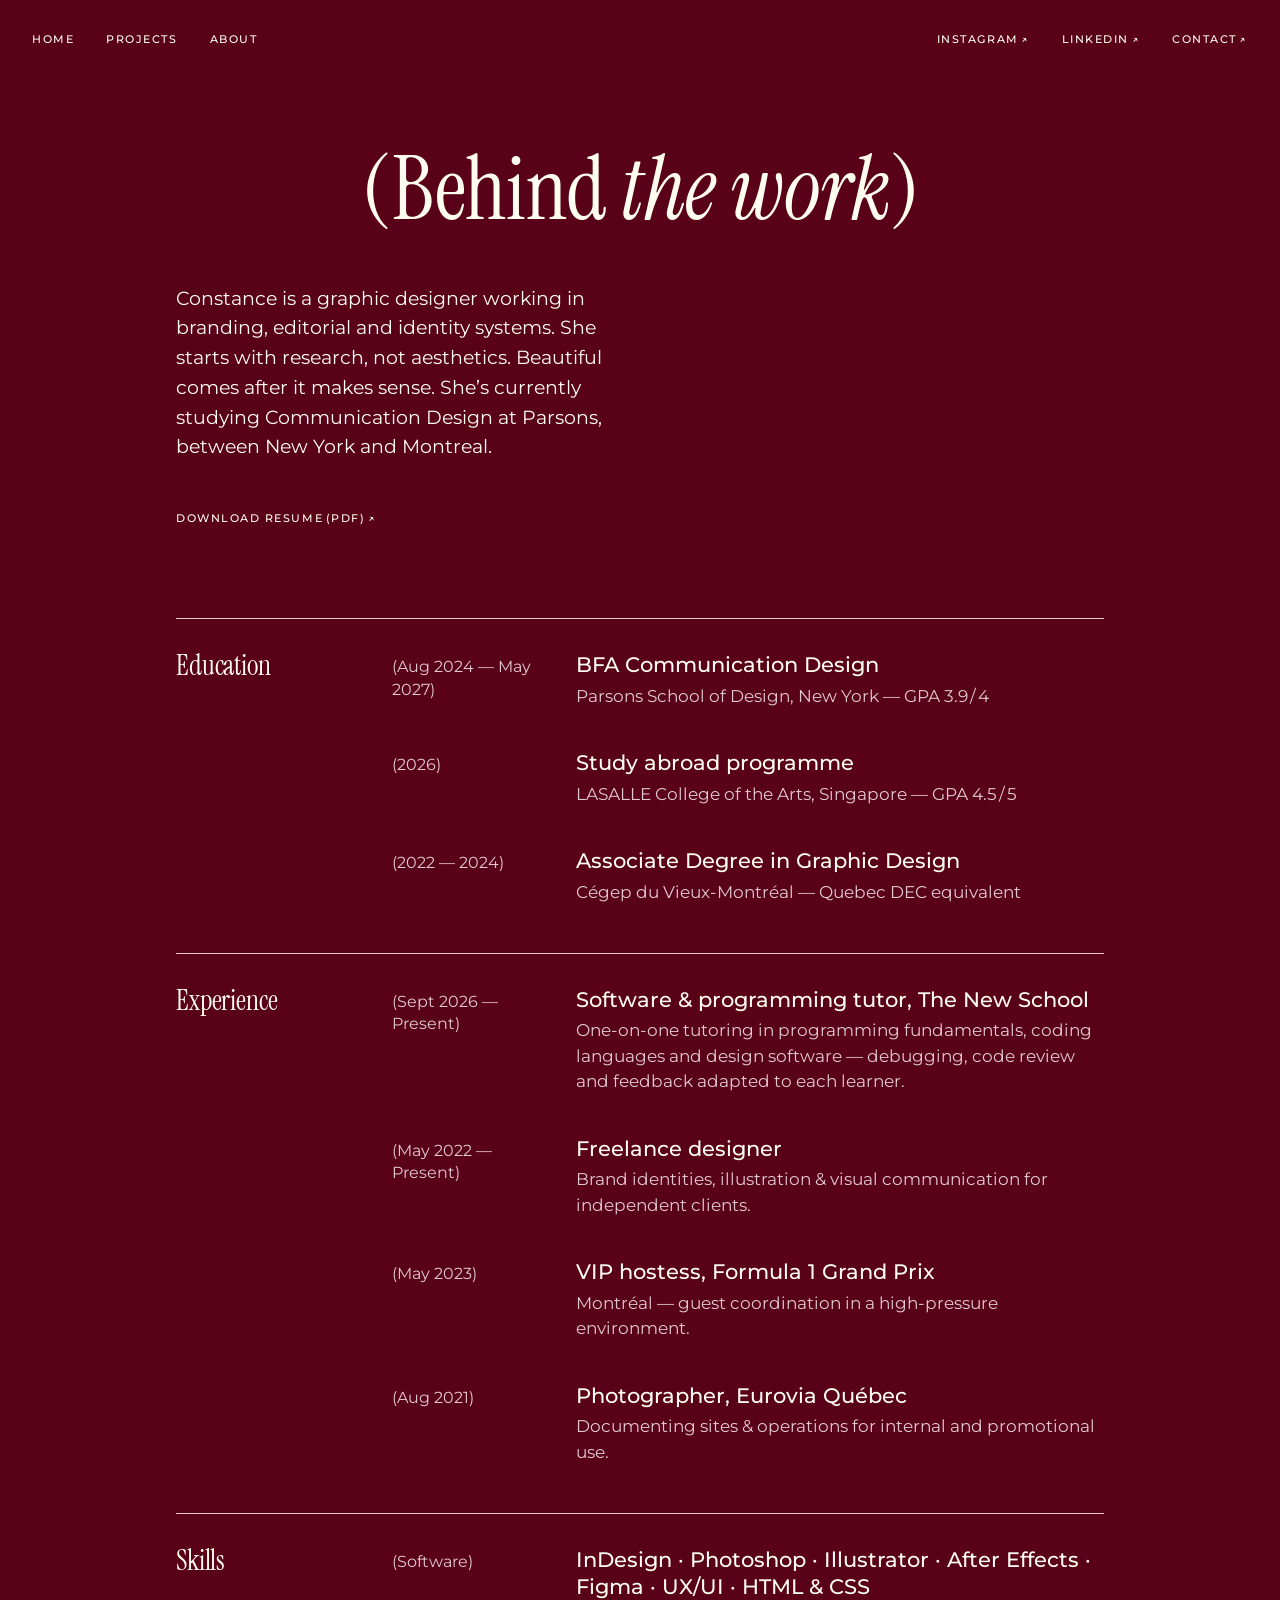
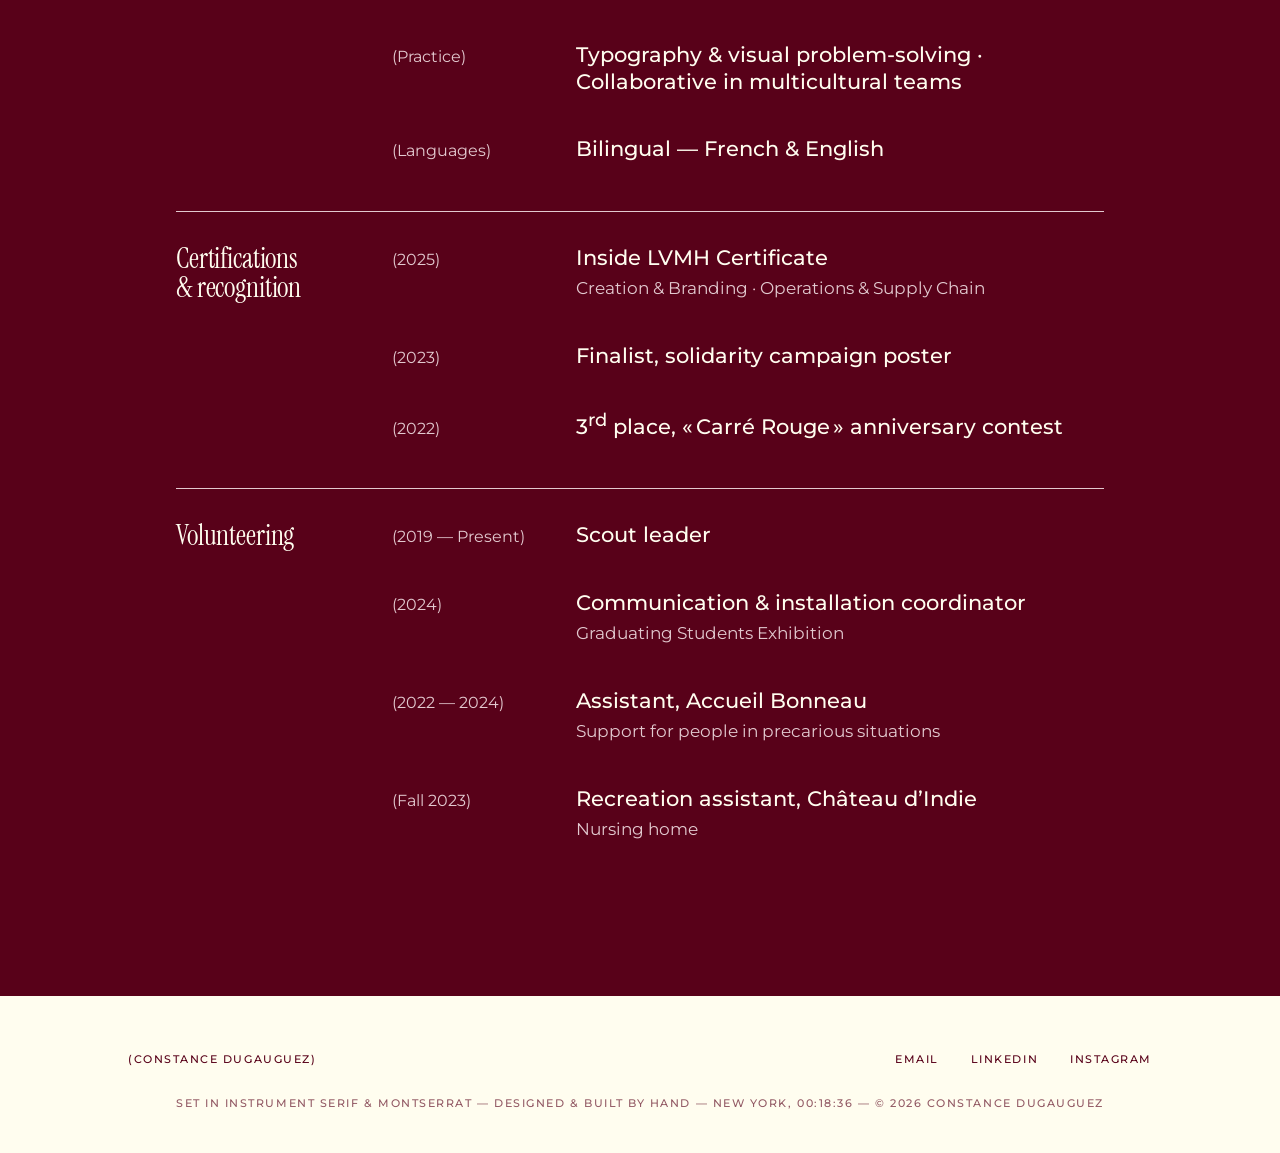
==== commit db2d2a12: "Align project hero with page grid, fix meta hierarchy The hero is the only place .project-grid sits " ====
--- a/about.html
+++ b/about.html
@@ -18,7 +18,7 @@
   <link rel="preload" as="style" href="https://fonts.googleapis.com/css2?family=Instrument+Serif:ital@0;1&family=Montserrat:wght@400;500&display=swap">
   <link rel="stylesheet" href="https://fonts.googleapis.com/css2?family=Instrument+Serif:ital@0;1&family=Montserrat:wght@400;500&display=swap">
 
-  <link rel="stylesheet" href="styles.css?v=72">
+  <link rel="stylesheet" href="styles.css?v=73">
   <script>document.documentElement.classList.add('js');</script>
 </head>
 <body class="page-about">
--- a/styles.css
+++ b/styles.css
@@ -1069,6 +1069,15 @@
   padding: clamp(6rem, 13vh, 8.5rem) var(--space-4) clamp(2rem, 4vw, 3.5rem);
 }
 
+/* Ici la grille porte elle-même le padding de page, alors qu'ailleurs
+   elle est un enfant de la section qui le porte. Le max-width de 84rem
+   s'appliquait donc une fois avec le padding compris, une fois sans :
+   les colonnes du hero rentraient de 32 px, et le titre ne tombait pas
+   sur la même marge que le paragraphe en dessous. */
+.project-hero.project-grid {
+  max-width: calc(84rem + var(--space-4) * 2);
+}
+
 /* Le titre et son chapô forment un seul bloc. Séparés, ils tombaient
    dans deux rangées de grille distinctes : la première prenait la
    hauteur du bloc d’infos voisin, et le chapô se retrouvait rejeté
@@ -1097,17 +1106,22 @@
 /* Ces quatre lignes portent les faits du projet — année, nature,
    rôle, outils. À 11 et 16 px elles se lisaient comme une mention
    légale. */
+/* Le rapport s'était inversé : l'étiquette, en capitales espacées à
+   13 px, pesait plus lourd que la valeur en serif à 16 px — on lisait
+   « ROLE » avant de lire le rôle. L'étiquette redescend au corps des
+   petites capitales du site et s'efface, la valeur monte : c'est elle
+   l'information. */
 .meta-item__label {
   display: block;
-  margin-bottom: 0.45em;
-  font-size: 0.8125rem;
-  opacity: 0.7;
+  margin-bottom: 0.3em;
+  opacity: 0.55;
 }
 
 .meta-item__value {
   font-family: var(--font-serif);
-  font-size: clamp(1rem, 1.05vw, 1.125rem);
-  line-height: 1.3;
+  font-size: clamp(1.25rem, 1.5vw, 1.5rem);
+  line-height: 1.25;
+  text-wrap: pretty;
 }
 
 /* même correction que pour le corps de texte : 34ch étranglait le
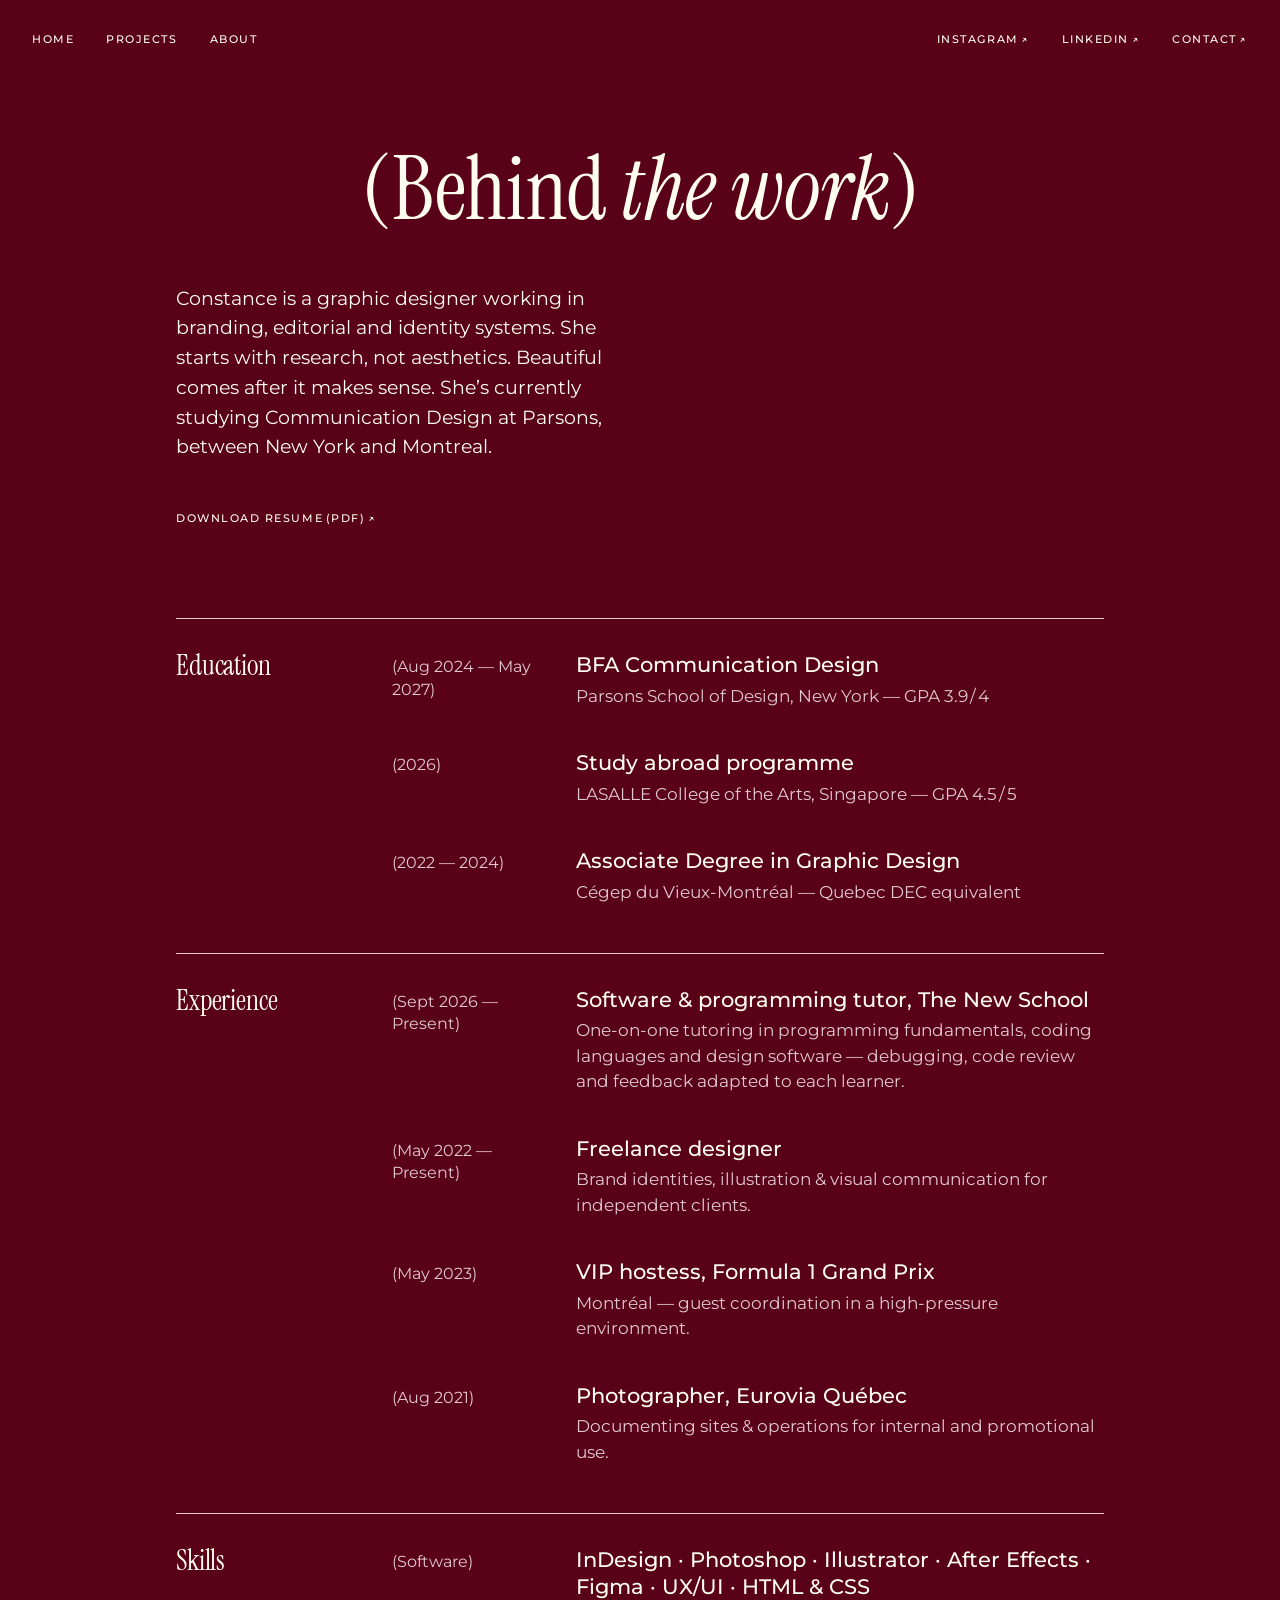
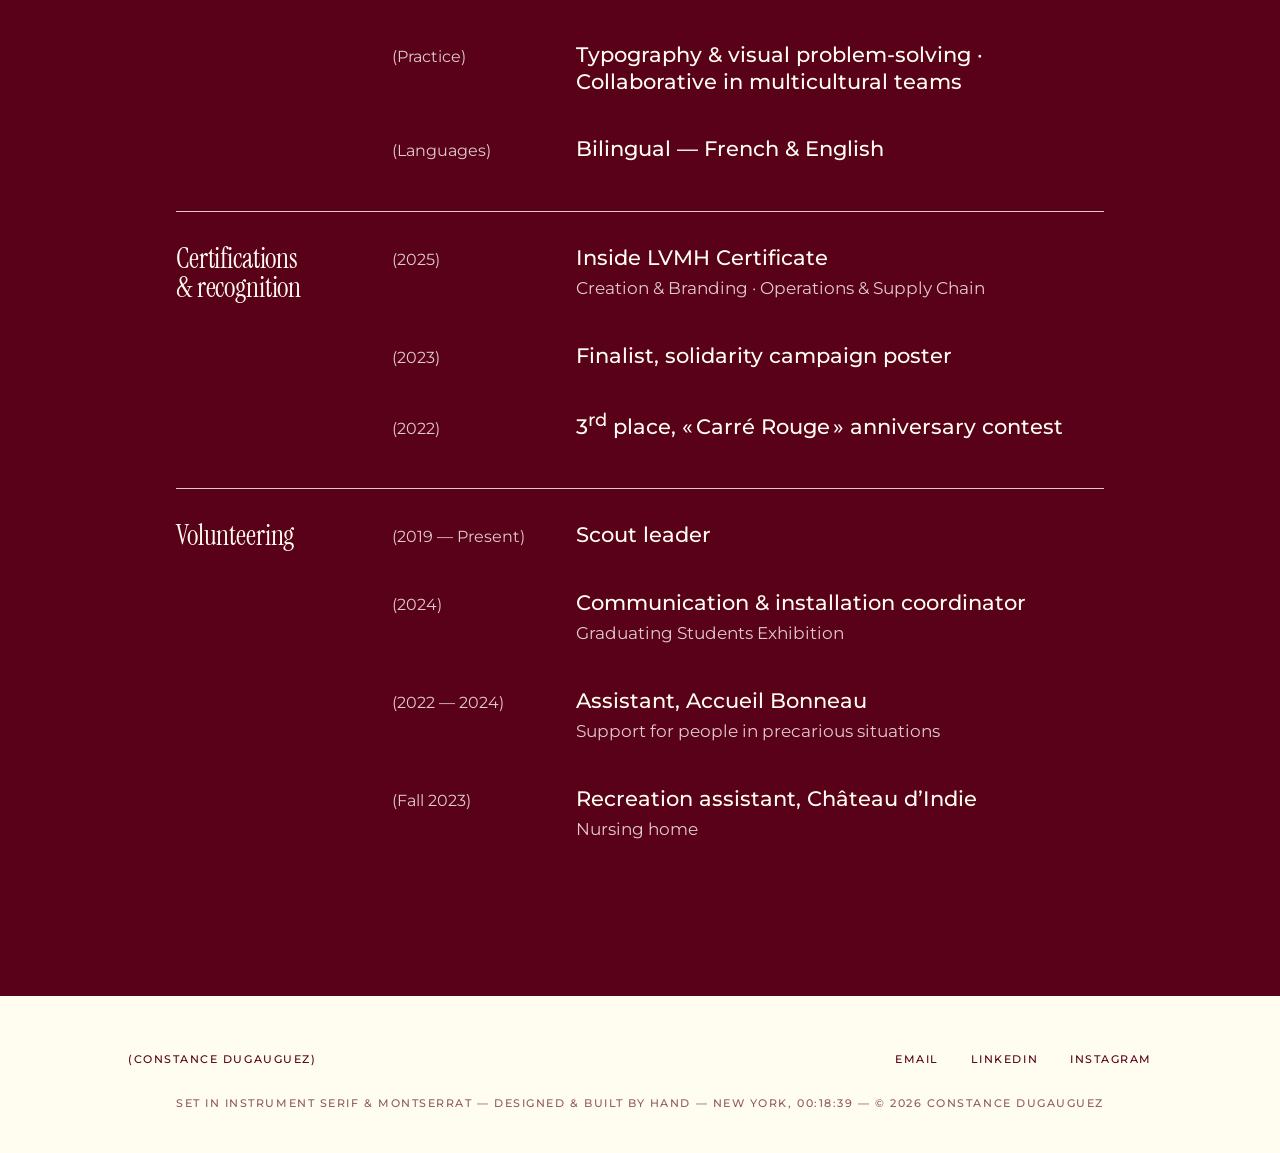
==== commit 6d83c207: "images and credits" ====
--- a/about.html
+++ b/about.html
@@ -18,7 +18,7 @@
   <link rel="preload" as="style" href="https://fonts.googleapis.com/css2?family=Instrument+Serif:ital@0;1&family=Montserrat:wght@400;500&display=swap">
   <link rel="stylesheet" href="https://fonts.googleapis.com/css2?family=Instrument+Serif:ital@0;1&family=Montserrat:wght@400;500&display=swap">
 
-  <link rel="stylesheet" href="styles.css?v=73">
+  <link rel="stylesheet" href="styles.css?v=75">
   <script>document.documentElement.classList.add('js');</script>
 </head>
 <body class="page-about">
--- a/styles.css
+++ b/styles.css
@@ -1321,6 +1321,30 @@
   width: auto;
 }
 
+/* mention de droits sous une planche : la voix italique du serif,
+   en couleur éteinte, pour qu’elle se lise comme une note de bas
+   de page et non comme une légende de plus */
+.project-credit {
+  font-family: var(--font-serif);
+  font-style: italic;
+  font-size: 1.0625rem;
+  line-height: 1.4;
+  color: var(--ink-dim);
+  margin-top: calc(var(--space-6) * -0.5);
+}
+
+/* lien souligné en permanence : dans une phrase, sans filet, il
+   ne se distinguerait pas du reste du texte */
+.project-credit a {
+  text-decoration: underline;
+  text-decoration-thickness: 1px;
+  text-underline-offset: 0.15em;
+}
+
+.project-credit a:hover {
+  color: var(--ink);
+}
+
 @media (max-width: 44rem) {
   .media img {
     height: 20rem;
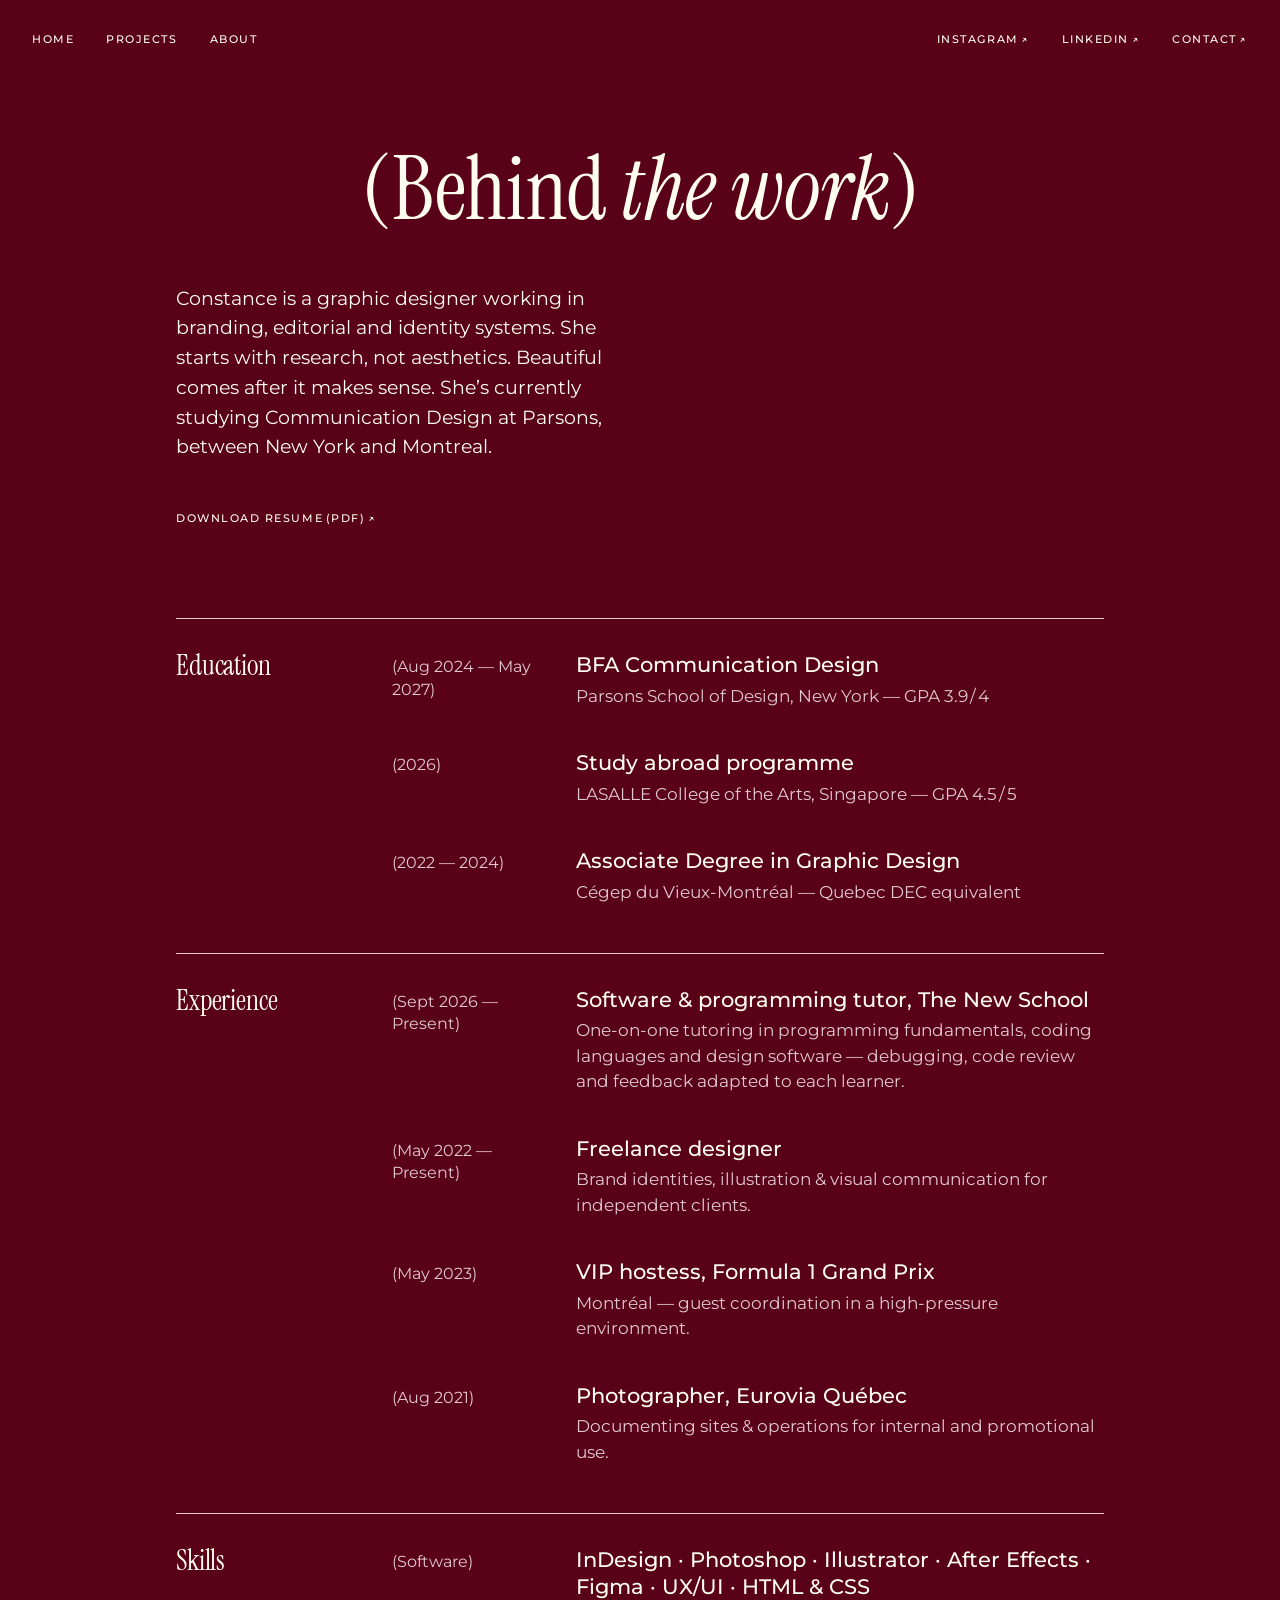
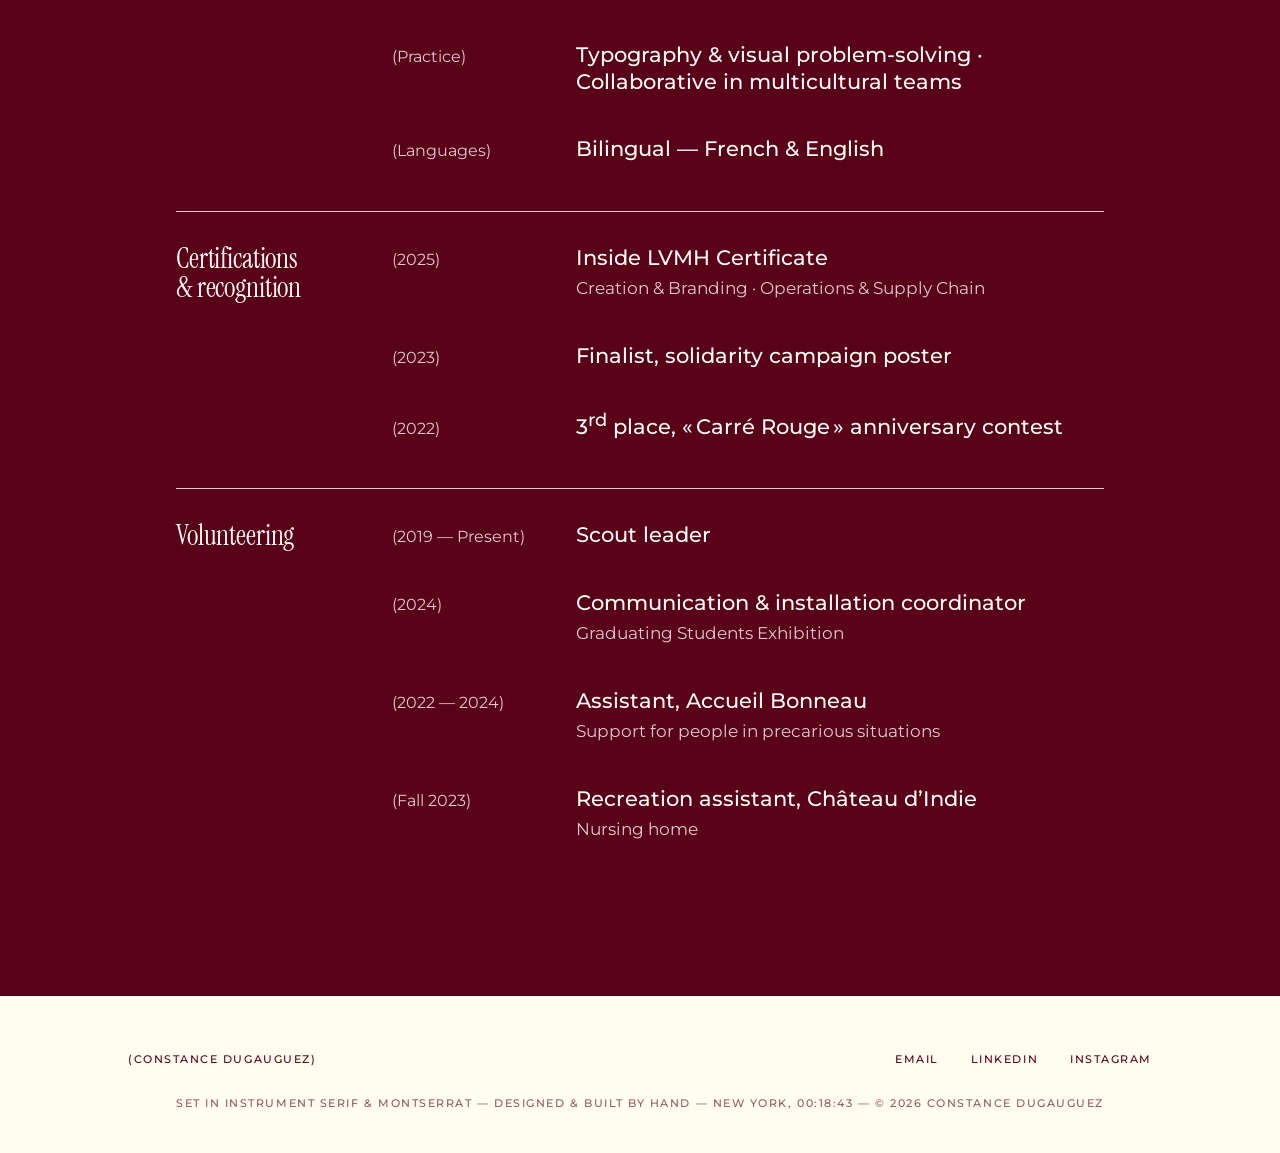
==== commit 22a5be11: "italic" ====
--- a/about.html
+++ b/about.html
@@ -18,7 +18,7 @@
   <link rel="preload" as="style" href="https://fonts.googleapis.com/css2?family=Instrument+Serif:ital@0;1&family=Montserrat:wght@400;500&display=swap">
   <link rel="stylesheet" href="https://fonts.googleapis.com/css2?family=Instrument+Serif:ital@0;1&family=Montserrat:wght@400;500&display=swap">
 
-  <link rel="stylesheet" href="styles.css?v=75">
+  <link rel="stylesheet" href="styles.css?v=76">
   <script>document.documentElement.classList.add('js');</script>
 </head>
 <body class="page-about">
--- a/styles.css
+++ b/styles.css
@@ -1321,14 +1321,13 @@
   width: auto;
 }
 
-/* mention de droits sous une planche : la voix italique du serif,
+/* mention de droits sous une planche : le serif, en romain,
    en couleur éteinte, pour qu’elle se lise comme une note de bas
    de page et non comme une légende de plus */
 .project-credit {
   font-family: var(--font-serif);
-  font-style: italic;
-  font-size: 1.0625rem;
-  line-height: 1.4;
+  font-size: 1.375rem;
+  line-height: 1.35;
   color: var(--ink-dim);
   margin-top: calc(var(--space-6) * -0.5);
 }
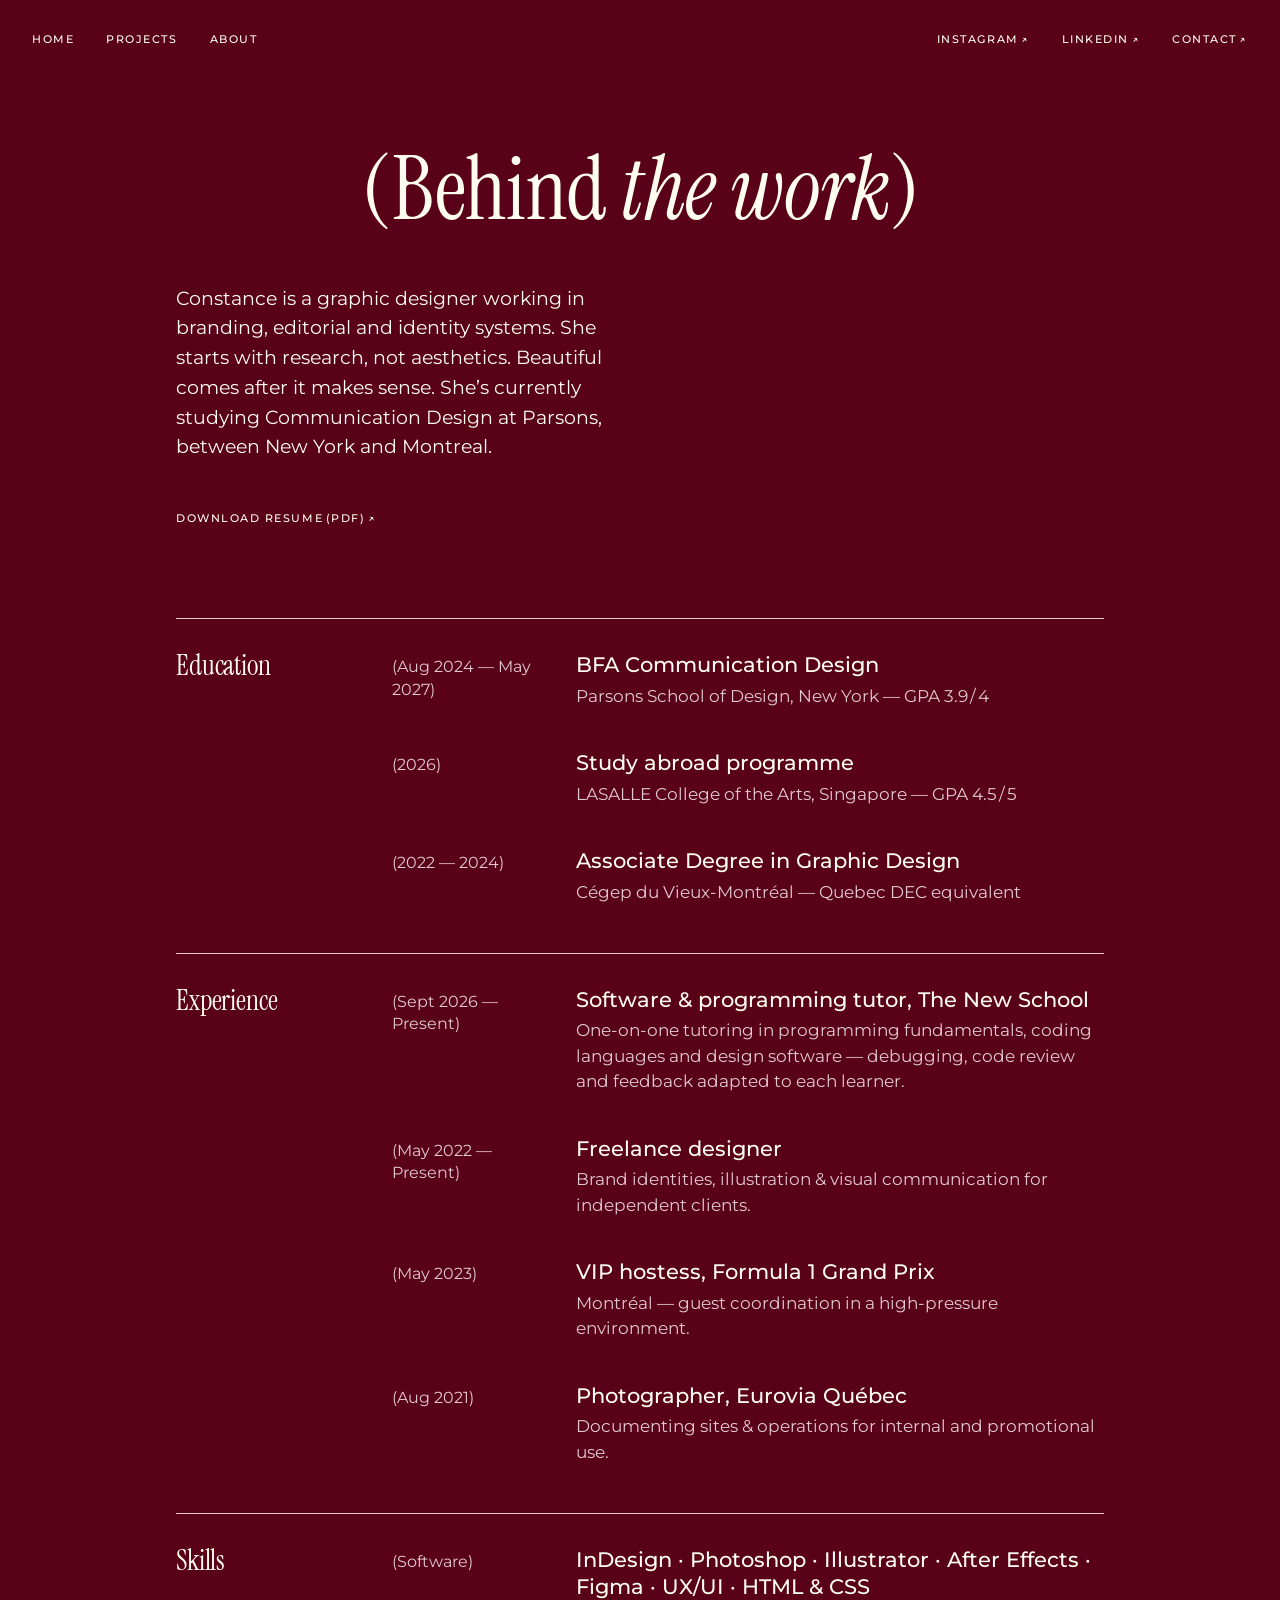
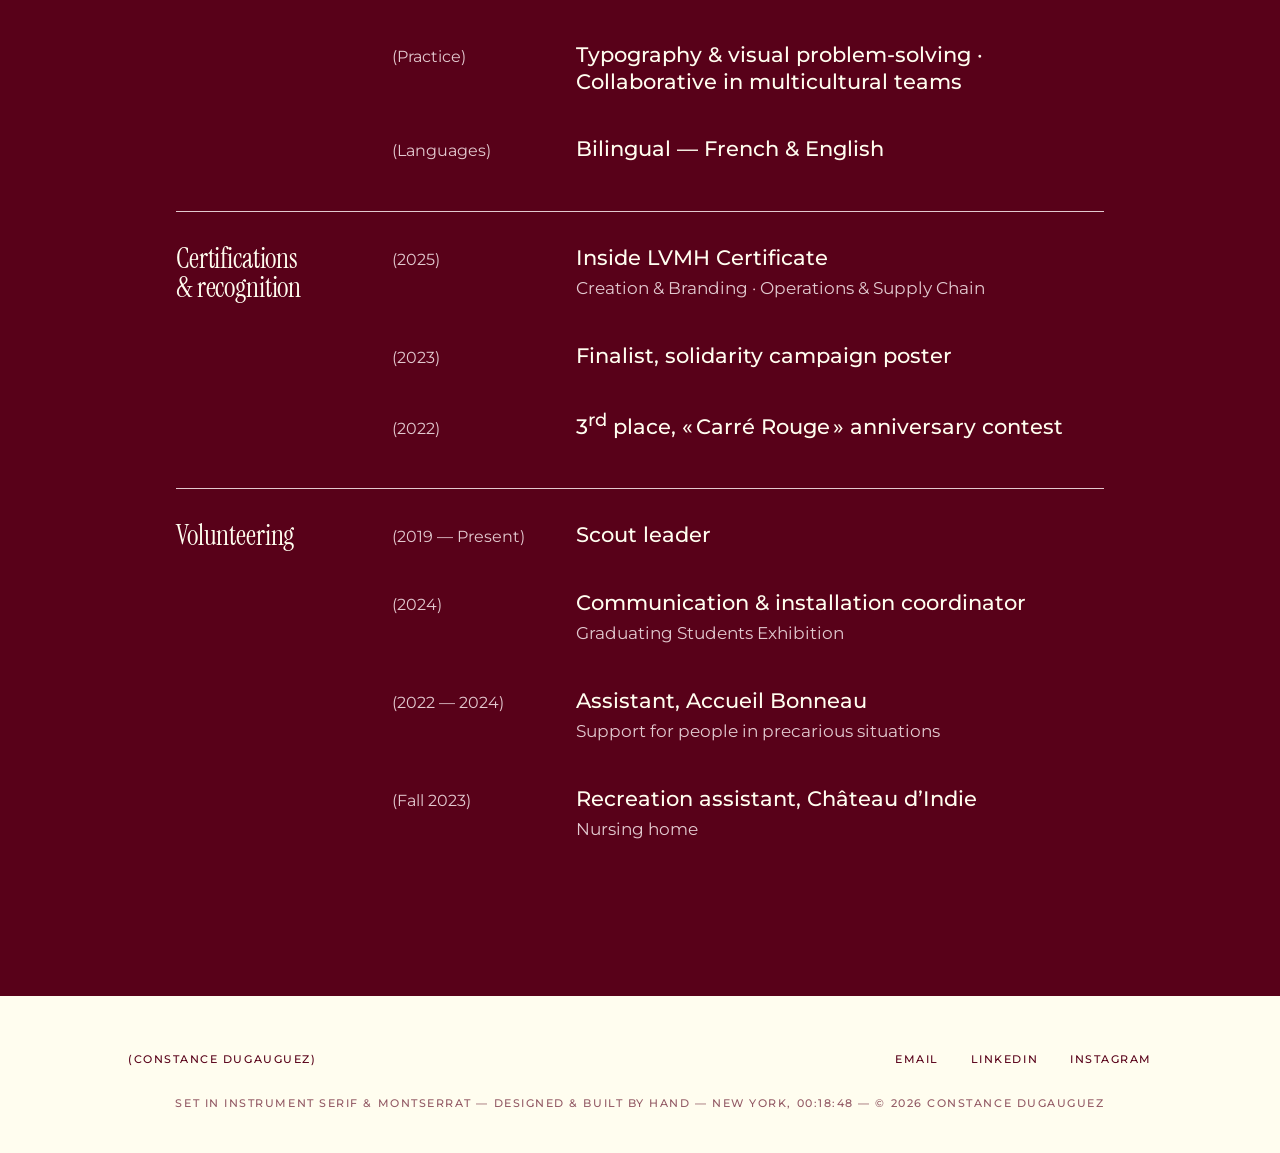
==== commit 7e8fe513: "img resize" ====
--- a/about.html
+++ b/about.html
@@ -18,7 +18,7 @@
   <link rel="preload" as="style" href="https://fonts.googleapis.com/css2?family=Instrument+Serif:ital@0;1&family=Montserrat:wght@400;500&display=swap">
   <link rel="stylesheet" href="https://fonts.googleapis.com/css2?family=Instrument+Serif:ital@0;1&family=Montserrat:wght@400;500&display=swap">
 
-  <link rel="stylesheet" href="styles.css?v=76">
+  <link rel="stylesheet" href="styles.css?v=77">
   <script>document.documentElement.classList.add('js');</script>
 </head>
 <body class="page-about">
--- a/styles.css
+++ b/styles.css
@@ -1256,6 +1256,12 @@
   aspect-ratio: 1 / 1;
 }
 
+/* carré qui remplit sa colonne au lieu de s’arrêter à 24rem — pour
+   un visuel posé à côté du texte qu’on veut voir plus grand */
+.media--square.media--fill {
+  width: auto;
+}
+
 /* petite planche de quatre visuels, deux par deux, carrés — pour
    une section qui documente plusieurs images plutôt qu’une ou deux */
 .media-grid {
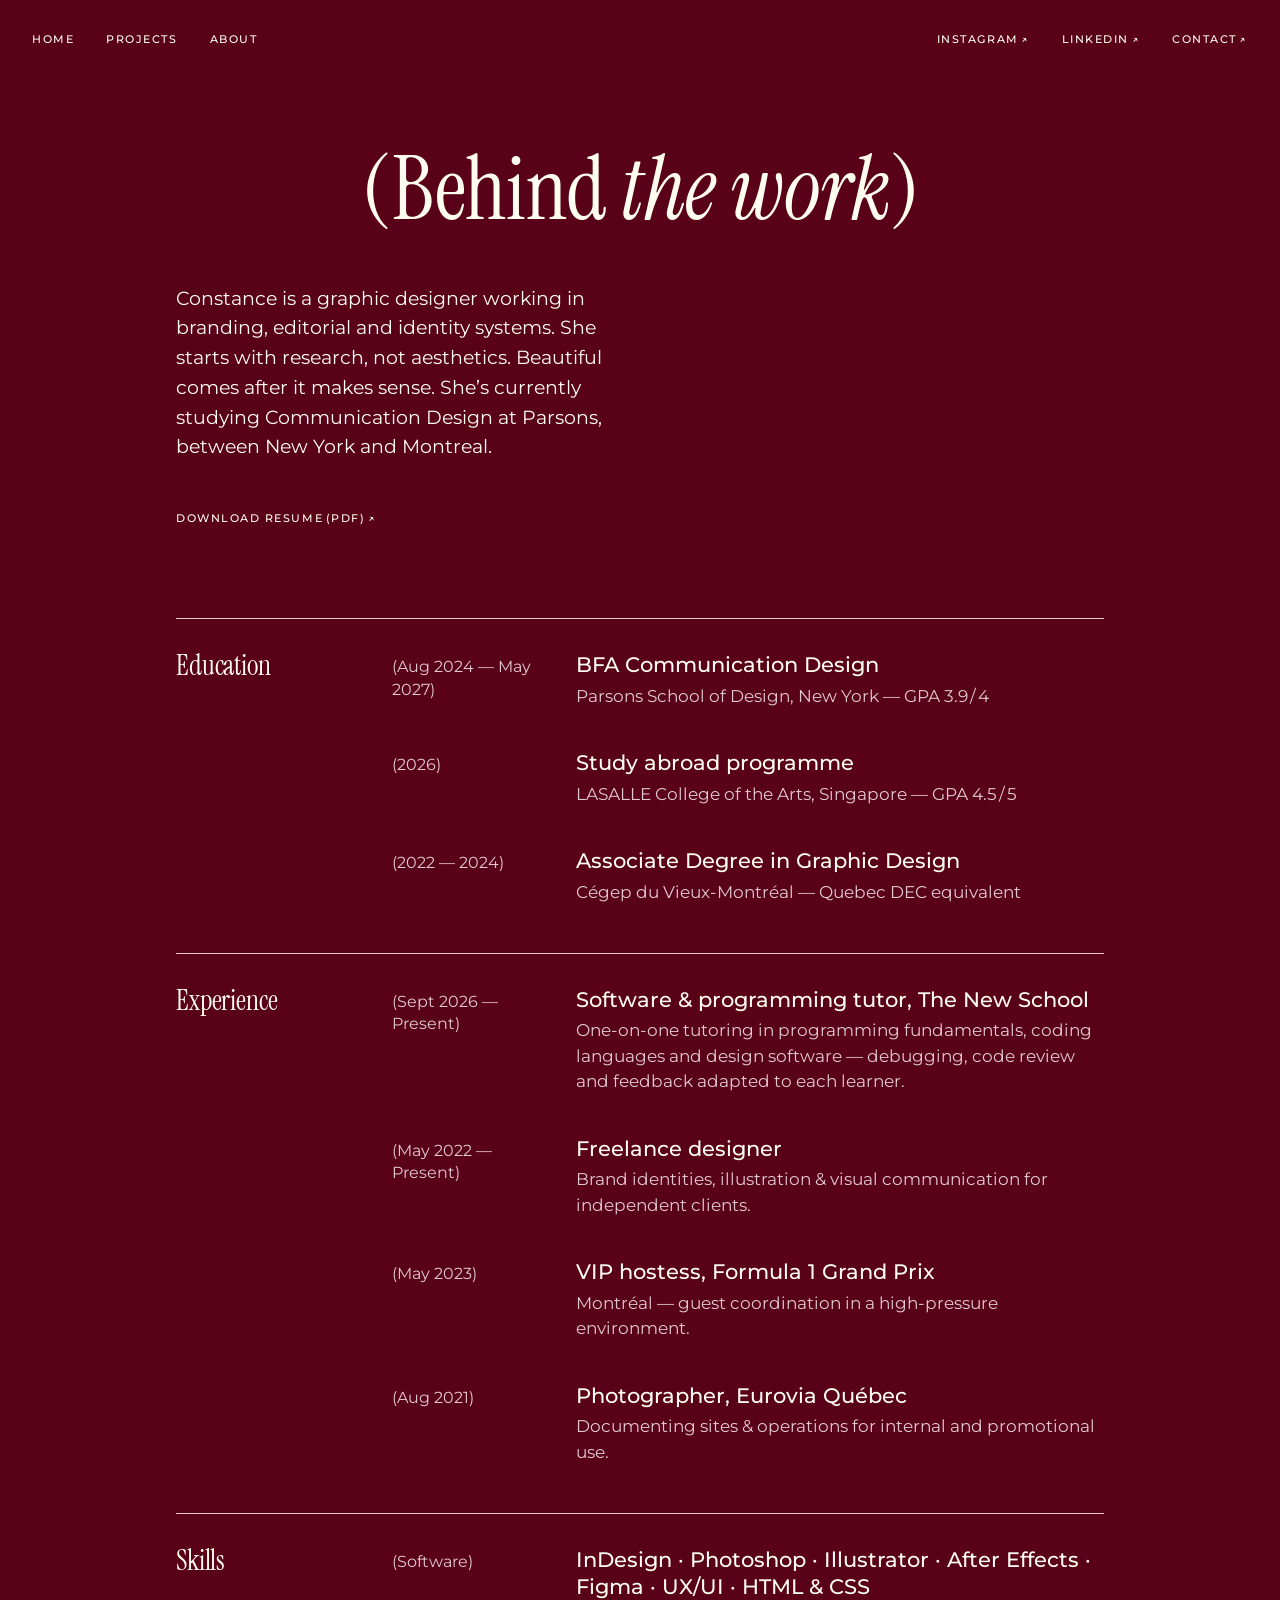
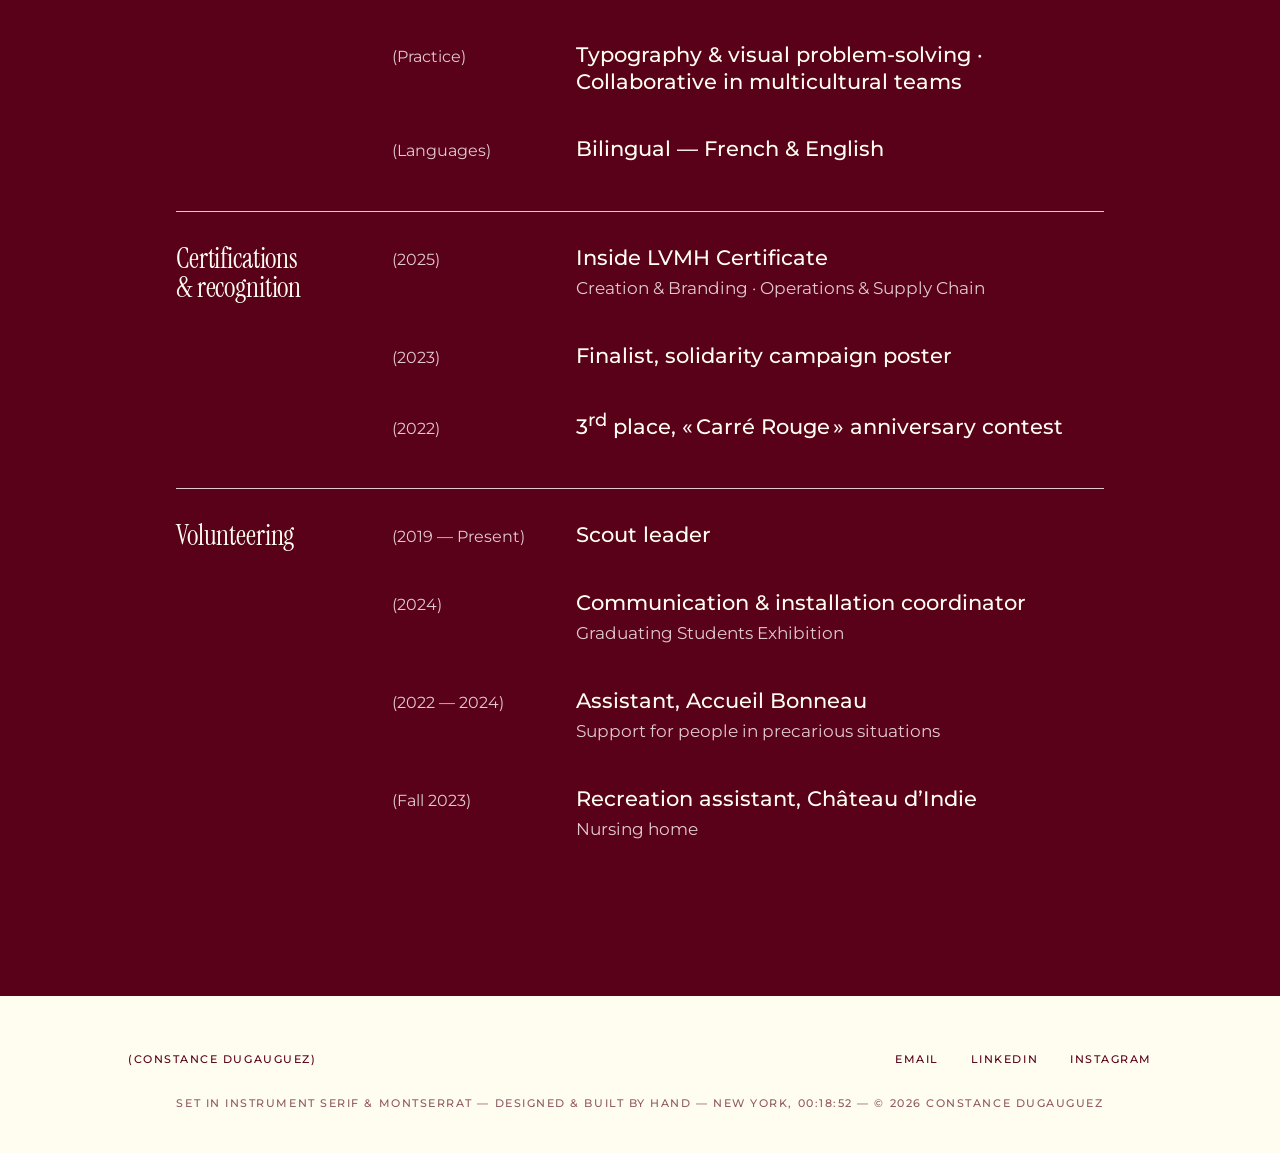
==== commit 37a3a89b: "experimentation" ====
--- a/about.html
+++ b/about.html
@@ -18,7 +18,7 @@
   <link rel="preload" as="style" href="https://fonts.googleapis.com/css2?family=Instrument+Serif:ital@0;1&family=Montserrat:wght@400;500&display=swap">
   <link rel="stylesheet" href="https://fonts.googleapis.com/css2?family=Instrument+Serif:ital@0;1&family=Montserrat:wght@400;500&display=swap">
 
-  <link rel="stylesheet" href="styles.css?v=77">
+  <link rel="stylesheet" href="styles.css?v=78">
   <script>document.documentElement.classList.add('js');</script>
 </head>
 <body class="page-about">
--- a/styles.css
+++ b/styles.css
@@ -1318,6 +1318,15 @@
   height: auto;
 }
 
+/* vidéo dans une planche : se comporte comme une image, sans
+   recadrage, à la largeur de sa colonne */
+.media__video {
+  display: block;
+  width: 100%;
+  height: auto;
+  background: var(--paper-soft);
+}
+
 .project-plates .media--square img {
   aspect-ratio: 1 / 1;
   object-fit: cover;
